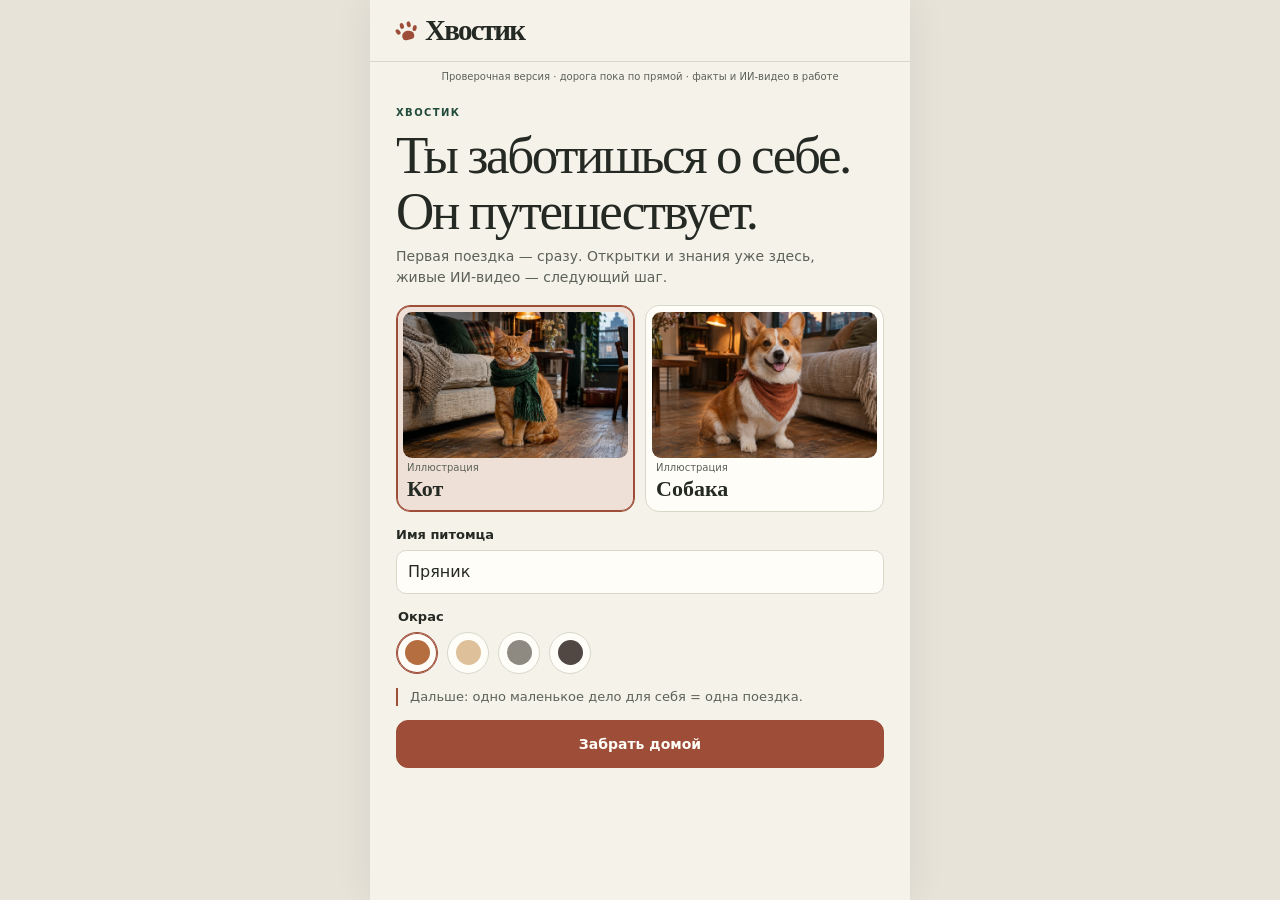
==== app/index.html @ f4d63370 "Разрешить стили анимаций при HTTPS" ====
<!doctype html>
<html lang="ru">
<head>
  <meta charset="utf-8">
  <meta name="viewport" content="width=device-width, initial-scale=1, viewport-fit=cover">
  <meta name="theme-color" content="#f7f4ed">
  <meta name="robots" content="noindex,nofollow">
  <meta http-equiv="Content-Security-Policy" content="default-src 'none'; script-src 'self' file:; style-src 'self' file: 'unsafe-inline'; img-src 'self' file:; media-src 'self' file:; connect-src 'none'; base-uri 'none'; form-action 'none'">
  <title>Хвостик</title>
  <link rel="stylesheet" href="style.css?v=20261127-4">
  <link rel="stylesheet" href="css/pet.css?v=20261127-2">
  <script defer src="../data/cities.js?v=20261127-3"></script>
  <script defer src="js/core.js?v=20261127-2"></script>
  <script defer src="js/phrases.js?v=20261127-2"></script>
  <script defer src="js/pet-anim.js?v=20261127-2"></script>
  <script defer src="js/videos.js?v=20261127-2"></script>
  <script defer src="js/map.js?v=20261127-3"></script>
  <script defer src="js/app.js?v=20261127-3"></script>
</head>
<body>
  <div class="shell">
    <header class="top">
      <span class="wordmark"><span class="paw" aria-hidden="true"><i></i><i></i><i></i><i></i></span>Хвостик</span>
      <button class="round" id="menu-button" type="button" aria-label="Меню" aria-controls="menu" aria-expanded="false" hidden>⋯</button>
    </header>
    <aside id="menu" class="menu" aria-label="Меню приложения" hidden></aside>
    <p class="beta-note">Проверочная версия · дорога пока по прямой · факты и ИИ-видео в работе</p>
    <p id="storage-notice" class="notice" role="status" hidden>Сохранение недоступно: данные пропадут при закрытии</p>
    <main id="screen"></main>
    <nav id="navigation" class="navigation" aria-label="Основная навигация" hidden></nav>
  </div>
</body>
</html>
---- app/style.css ----
:root {
  color-scheme: light;
  --paper: #f5f2ea;
  --white: #fffdf8;
  --ink: #242923;
  --muted: #5c6258;
  --line: #d8d8ca;
  --rust: #9d4d38;
  --green: #214b3b;
  --sage: #e5ebe1;
  --peach: #eee0d6;
  --edge: clamp(15px, 4.8vw, 26px);
  --serif: Georgia, "Times New Roman", serif;
  font: 16px/1.45 system-ui, "Segoe UI", sans-serif;
}

*, *::before, *::after { box-sizing: border-box; }
[hidden] { display: none !important; }
body { margin: 0; background: var(--paper); color: var(--ink); }
button, input { font: inherit; color: inherit; }
button { cursor: pointer; }
button:disabled { cursor: default; }
button:focus-visible, input:focus-visible, a:focus-visible, video:focus-visible {
  outline: 2px solid var(--rust);
  outline-offset: 3px;
}
h1, h2, h3, p, figure, blockquote, fieldset { margin: 0; }
h1, h2, h3 { font-family: var(--serif); font-weight: 400; line-height: 1.06; }
h1 { font-size: clamp(36px, 10.5vw, 53px); letter-spacing: -.045em; overflow-wrap: anywhere; }
h1:focus { outline: none; }
h2 { font-size: 26px; letter-spacing: -.025em; }
p { color: var(--muted); overflow-wrap: anywhere; }
img { display: block; width: 100%; object-fit: cover; }
small { color: var(--muted); }

.shell { position: relative; display: flex; flex-direction: column; width: min(100%, 540px); min-height: 100vh; min-height: 100dvh; margin-inline: auto; background: var(--paper); }
.top { display: flex; align-items: center; justify-content: space-between; min-height: 62px; padding: 0 var(--edge); border-bottom: 1px solid var(--line); }
.wordmark { display: flex; align-items: center; gap: 8px; font: 700 29px/1 var(--serif); letter-spacing: -.06em; }
.paw { position: relative; display: inline-block; width: 21px; height: 19px; color: var(--rust); transform: rotate(-13deg); }
.paw::before { content: ""; position: absolute; width: 12px; height: 9px; left: 5px; bottom: 0; border-radius: 60% 60% 45% 45%; background: currentColor; }
.paw i { position: absolute; width: 4px; height: 6px; border-radius: 50%; background: currentColor; }
.paw i:nth-child(1) { top: 6px; left: 0; transform: rotate(-25deg); }
.paw i:nth-child(2) { top: 1px; left: 5px; }
.paw i:nth-child(3) { top: 1px; right: 5px; }
.paw i:nth-child(4) { top: 6px; right: 0; transform: rotate(25deg); }
.round { width: 40px; height: 40px; padding: 0; border: 1px solid var(--line); border-radius: 50%; background: var(--white); font-size: 24px; line-height: 1; }
.menu { position: absolute; z-index: 3; top: 54px; right: var(--edge); width: min(285px, calc(100% - 2 * var(--edge))); padding: 7px; background: var(--white); border: 1px solid var(--line); border-radius: 14px; box-shadow: 0 8px 25px #262b2524; }
.menu button, .switch { display: block; width: 100%; padding: 10px; border: 0; border-radius: 7px; background: transparent; text-align: left; font-size: 14px; }
.menu button:not(:disabled):hover, .menu button[aria-current] { background: var(--sage); }
.switch { display: flex; align-items: center; gap: 7px; }
.switch input { accent-color: var(--green); }
.menu hr { border: 0; border-top: 1px solid var(--line); }
.menu .reset { color: var(--rust); }
.notice { margin: 10px var(--edge) 0; padding: 8px 10px; border: 1px solid var(--line); border-radius: 8px; font-size: 12px; }
.beta-note { margin: 8px var(--edge) 0; color: var(--muted); font-size: 10px; line-height: 1.35; text-align: center; }
#screen { flex: 1; padding: 22px var(--edge) 28px; }
.heading { display: grid; gap: 7px; margin-bottom: 18px; }
.heading p:not(.eyebrow) { max-width: 430px; font-size: 14px; }
.eyebrow { color: var(--green); font-size: 10px; font-weight: 800; letter-spacing: .14em; text-transform: uppercase; }

.button { display: flex; align-items: center; justify-content: center; min-height: 48px; width: 100%; padding: 10px 14px; border: 1px solid var(--line); border-radius: 12px; background: var(--white); color: var(--green); font-size: 14px; font-weight: 700; text-align: center; text-decoration: none; }
.button.primary { background: var(--rust); color: #fffdf7; border-color: var(--rust); }
.button.secondary { background: transparent; }
.button:disabled { border-color: var(--line); background: #eae7de; color: #686d62; }
.button[aria-pressed="true"] { background: var(--sage); border-color: var(--green); }
.text-button { min-height: 38px; border-color: transparent; background: transparent; color: var(--muted); font-weight: 500; }
.stack { display: grid; gap: 12px; }
.adopt-form { gap: 14px; }
.species, .soon-grid, .date-grid, .stamps { display: grid; grid-template-columns: repeat(2, minmax(0, 1fr)); gap: 10px; }
.pet-card { min-width: 0; padding: 6px 6px 10px; border: 1px solid var(--line); border-radius: 14px; background: var(--white); }
.pet-card[aria-pressed="true"] { border-color: var(--rust); box-shadow: inset 0 0 0 1px var(--rust); background: var(--peach); }
.pet-card .preview { display: block; text-align: left; }
.pet-card img { aspect-ratio: 1.54; border-radius: 9px; object-position: 50% 43%; }
.pet-card strong { display: block; padding-left: 4px; text-align: left; font: 700 22px/1.15 var(--serif); }
figcaption { padding: 4px 2px 0; color: var(--muted); font-size: 10px; }
.pet-card .caption { display: block; padding: 3px 4px 0; color: var(--muted); font-size: 10px; }
.field-label, .colors legend { display: block; margin-bottom: 5px; font-size: 13px; font-weight: 700; }
.field { width: 100%; min-height: 44px; padding: 9px 11px; border: 1px solid var(--line); border-radius: 10px; background: var(--white); }
.colors { padding: 0; border: 0; min-width: 0; }
.swatches { display: flex; flex-wrap: wrap; gap: 9px; }
.swatch { position: relative; display: grid; place-items: center; width: 42px; height: 42px; border: 1px solid var(--line); border-radius: 50%; background: var(--white); }
.swatch::before { content: ""; width: 25px; height: 25px; border-radius: 50%; background: #b46e40; }
.swatch[data-color="cream"]::before { background: #dec19a; }
.swatch[data-color="smoke"]::before { background: #8e8981; }
.swatch[data-color="dark"]::before { background: #514843; }
.swatch[aria-pressed="true"] { border-color: var(--rust); box-shadow: inset 0 0 0 1px var(--rust); }
.fur-cream { filter: saturate(.43) brightness(1.15); }
.fur-smoke { filter: grayscale(.88); }
.fur-dark { filter: saturate(.55) brightness(.69) contrast(1.12); }
.form-rule { padding-left: 12px; border-left: 2px solid var(--rust); font-size: 13px; }

.scene { margin-bottom: 13px; }
.scene img, .scene .placeholder { aspect-ratio: 1.82; border-radius: 16px; object-position: center 46%; }
.placeholder { display: grid; place-items: center; min-height: 60px; padding: 8px; background: var(--sage); color: var(--green); font-family: var(--serif); text-align: center; overflow-wrap: anywhere; }
.home-portrait { margin-bottom: 18px; }
.rule-card, .quiet-card, .care-card { padding: 20px; border-radius: 18px; }
.rule-card { background: var(--green); color: #fffdf8; }
.rule-card p, .rule-card .eyebrow { color: #dce7db; }
.rule-card h2, .quiet-card h2, .care-card h2 { margin: 6px 0 9px; font-size: 30px; }
.rule-card .button { margin-top: 17px; }
.quiet-card { border: 1px solid var(--line); background: var(--white); }
.quiet-card .button { margin-top: 16px; }
.missed-note { margin: -3px 0 14px; padding: 11px 13px; border-left: 2px solid var(--rust); background: var(--peach); font-size: 14px; }
.care-section { margin-top: 18px; }
.care-section h2 { margin: 6px 0; font-size: 30px; }
.care-section > p:not(.eyebrow) { font-size: 14px; }
.focus-list { display: grid; gap: 10px; margin-top: 16px; }
.focus-card { display: grid; grid-template-columns: 30px minmax(0, 1fr) 18px; align-items: center; gap: 11px; width: 100%; padding: 15px; border: 1px solid var(--line); border-radius: 15px; background: var(--white); text-align: left; }
.focus-card:hover { border-color: var(--rust); }
.focus-number { color: var(--rust); font: 20px/1 var(--serif); }
.focus-card strong { display: block; margin-bottom: 3px; font: 24px/1.05 var(--serif); }
.focus-card strong + span { display: block; color: var(--muted); font-size: 13px; }
.focus-arrow { color: var(--rust); font-size: 20px; }
.care-card { border: 1px solid #ddc8b9; background: var(--peach); }
.care-card .button.primary { margin-top: 18px; }
.care-card .text-button { margin-top: 5px; }

.navigation { position: sticky; z-index: 2; bottom: 0; display: grid; grid-template-columns: repeat(3, minmax(0, 1fr)); gap: 6px; padding: 7px var(--edge) max(7px, env(safe-area-inset-bottom)); border-top: 1px solid var(--line); background: var(--paper); }
.navigation button, .tabs button { min-height: 42px; padding: 6px 3px; border: 1px solid transparent; border-radius: 9px; background: transparent; color: var(--muted); font-size: 13px; font-weight: 700; }
.navigation button[aria-current], .tabs button[aria-pressed="true"] { border-color: var(--line); background: var(--sage); color: var(--green); }
.map-home { margin-bottom: 12px; }
.city-list { display: grid; gap: 10px; }
.city { display: grid; grid-template-columns: 80px minmax(0, 1fr) 50px; align-items: center; gap: 10px; width: 100%; padding: 8px; border: 1px solid var(--line); border-radius: 15px; background: var(--white); text-align: left; }
.city.unavailable { background: #efede5; }
.city img { height: 62px; border-radius: 9px; }
.city h2 { font-size: clamp(19px, 5.1vw, 24px); overflow-wrap: anywhere; }
.city p { margin-top: 3px; font-size: 11px; line-height: 1.3; }
.city .city-go { min-height: 46px; width: 46px; padding: 3px; border-radius: 50%; background: var(--sage); font-size: 11px; }
.city .city-go:disabled { background: #e4e2da; }
.city .placeholder { min-height: 62px; border-radius: 9px; font-size: 11px; }
.pet-trip-scene { position: relative; }
.route-card { margin-bottom: 12px; padding: 16px; border: 1px solid var(--line); border-radius: 18px; background: var(--white); }
.route-meta { display: flex; align-items: flex-start; justify-content: space-between; gap: 12px; }
.route-meta h2 { margin-top: 5px; font-size: 28px; }
.route-percent { flex: 0 0 auto; color: var(--rust); font: 28px/1 var(--serif); }
.route-map { display: block; width: 100%; margin: 10px 0 4px; border-radius: 12px; background: #eef1e9; }
.russia-shape { fill: #d9e1d3; stroke: #9caa96; stroke-width: 1; }
.map-other-city { fill: #83937c; opacity: .55; }
.route-base { fill: none; stroke: #7d8b78; stroke-width: 4; stroke-linecap: round; stroke-dasharray: 2 12; opacity: .65; }
.route-progress { fill: none; stroke: var(--rust); stroke-width: 8; stroke-linecap: round; }
.map-home circle { fill: var(--green); }
.map-home text, .map-destination text { fill: var(--ink); font: 700 30px/1 system-ui, sans-serif; }
.destination-ring { fill: none; stroke: var(--rust); stroke-width: 3; opacity: .4; }
.destination-dot { fill: var(--rust); }
.marker-circle { fill: var(--rust); stroke: #fffdf8; stroke-width: 4; }
.marker-paw { fill: #fffdf8; }
.route-facts { display: flex; flex-wrap: wrap; justify-content: space-between; gap: 4px 12px; color: var(--green); font-size: 12px; font-weight: 700; }
.map-source { margin-top: 7px; font-size: 10px; }
.trip-status { display: flex; align-items: center; gap: 9px; padding: 14px; border-radius: 13px; background: var(--sage); color: var(--green); }
.trip-dot { flex: 0 0 8px; width: 8px; height: 8px; border-radius: 50%; background: var(--rust); }

.photo-postcard { margin-bottom: 13px; }
.photo-postcard .scene { margin-bottom: 6px; }
.photo-postcard .scene img, .photo-postcard .scene .placeholder { aspect-ratio: 4 / 5; border-radius: 18px; object-position: center; }
.media-note { padding: 0 2px; font-size: 11px; }
.travel-media { margin-bottom: 14px; }
.travel-media video { display: block; width: 100%; max-height: 70vh; aspect-ratio: 9 / 16; border-radius: 18px; background: #1c211d; object-fit: cover; }
.letter, .info, .quiz-feedback { padding: 16px; border: 1px solid var(--line); border-radius: 15px; background: var(--white); }
.letter { background: var(--peach); }
.letter blockquote { margin-top: 6px; font: 22px/1.25 var(--serif); }
.info { display: grid; gap: 7px; }
.info ul { margin: 0; padding-left: 19px; }
.info p, .info li { font-size: 14px; }
.info.knowledge { border-top: 3px solid var(--green); }
.verification { display: block; padding: 2px; font-size: 11px; }
.date-grid { grid-template-columns: minmax(0, 1fr); }
.postcard-actions { display: grid; grid-template-columns: repeat(2, minmax(0, 1fr)); gap: 10px; }
.next-rule { margin-top: 3px; }
.quiz-intro { font-size: 14px; }
.quiz-stack h2 { font-size: 30px; }
.quiz-feedback { background: var(--sage); }
.quiz-feedback strong { display: block; color: var(--green); }
.guest-city { margin: -4px 0 2px; font-size: 34px; }

.tabs { display: grid; grid-template-columns: repeat(2, minmax(0, 1fr)); gap: 5px; margin-bottom: 14px; padding: 4px; border: 1px solid var(--line); border-radius: 11px; }
.routes { display: grid; gap: 10px; }
.route-label { display: flex; justify-content: space-between; align-items: baseline; gap: 7px; font-size: 13px; font-weight: 700; }
progress { display: block; width: 100%; height: 6px; margin-top: 5px; border: 0; border-radius: 7px; background: #cbd7c7; overflow: hidden; }
progress::-webkit-progress-bar { background: #cbd7c7; }
progress::-webkit-progress-value { background: var(--green); }
progress::-moz-progress-bar { background: var(--green); }
.stamps { margin-top: 9px; }
.stamp { display: grid; place-items: center; min-height: 65px; padding: 5px; border: 1px dashed #8a9182; border-radius: 10px; background: transparent; color: var(--muted); font: 17px/1.1 var(--serif); text-align: center; overflow-wrap: anywhere; }
.stamp.open { border: 2px solid var(--green); color: var(--green); background: var(--sage); }
.stamp.open:nth-child(3n+1) { border-color: var(--rust); color: #793b2d; background: var(--peach); }

@media (max-width: 340px) {
  .city { grid-template-columns: 70px minmax(0, 1fr) 46px; gap: 8px; }
  .city img { height: 56px; }
  .city .city-go { width: 42px; min-height: 42px; }
  .rule-card, .quiet-card, .care-card { padding: 17px; }
}

@media (min-width: 550px) {
  body { background: #e7e3d9; }
  .shell { box-shadow: 0 0 35px #262b2517; }
  .date-grid { grid-template-columns: repeat(2, minmax(0, 1fr)); }
}
---- app/css/pet.css ----
.pet-stage {
  position: relative;
  aspect-ratio: 3 / 2;
  --body-x: 53%;
  --body-y: 66%;
  --body-width: 19%;
  --body-height: 28%;
}

.pet-stage[data-pet-species="dog"] {
  --body-x: 43%;
  --body-y: 67%;
  --body-width: 23%;
  --body-height: 29%;
}

.pet-travel, .pet-portrait, .pet-hop, .pet-tremor, .pet-photo {
  display: block;
  width: 100%;
  height: 100%;
  border-radius: 13px;
}

.pet-portrait {
  position: relative;
  padding: 0;
  border: 0;
  background: transparent;
}

.pet-photo {
  position: relative;
  overflow: hidden;
}

.pet-stage .pet-photo img {
  width: 100%;
  height: 100%;
  border-radius: 0;
  object-fit: fill;
}

.pet-body {
  position: absolute;
  inset: 0;
  mask-image: radial-gradient(ellipse var(--body-width) var(--body-height) at var(--body-x) var(--body-y),
    #000 45%, transparent 100%);
  transform-origin: var(--body-x) 90%;
  animation: pet-breathe 3.6s ease-in-out infinite;
}

[data-pet-mode="missed"] .pet-body { animation-duration: 4.8s; }
[data-pet-mode="trip"] .pet-body { animation: none; }

.pet-lid {
  position: absolute;
  translate: -50% -50%;
  rotate: var(--lid-angle);
  border-radius: 50%;
  background: linear-gradient(var(--lid-color) 78%, color-mix(in srgb, var(--lid-color), #382219 55%));
  transform: scaleY(0);
  pointer-events: none;
}

.pet-hearts {
  position: absolute;
  top: 46%;
  left: 50%;
  pointer-events: none;
}

.pet-hearts span {
  position: absolute;
  color: #ad3c4d;
  font: bold 17px/1 system-ui, sans-serif;
  text-shadow: 0 1px 2px #fff9;
  opacity: 0;
  --heart-x: -26px;
  --heart-y: -49px;
}

.pet-hearts span:nth-child(2) { --heart-x: 0px; --heart-y: -65px; font-size: 20px; }
.pet-hearts span:nth-child(3) { --heart-x: 26px; --heart-y: -47px; font-size: 14px; }

.pet-return-heading {
  display: grid;
  grid-template-columns: minmax(0, 1fr) clamp(86px, 28vw, 132px);
  gap: 9px;
  align-items: start;
}

.pet-trip-scene { position: relative; }
.pet-trip-scene > .scene img, .pet-trip-scene > .scene .placeholder { aspect-ratio: 3 / 2; }
.pet-trip-scene .pet-stage { position: absolute; inset: 0 0 auto; overflow: clip; }
[data-pet-mode="trip"] .pet-travel { opacity: 0; }

[data-pet-blink] .pet-lid { animation: pet-blink 180ms ease-in-out; }
[data-pet-turn] .pet-photo { animation: pet-turn 1.2s ease-in-out; }
[data-pet-hop] .pet-hop { animation: pet-hop 380ms ease-out; }
[data-pet-tremor] .pet-tremor { animation: pet-tremor 60ms ease-in-out 10; }
[data-pet-heart] .pet-hearts span { animation: pet-heart 1.2s ease-out; }
[data-pet-travel="leave"] .pet-travel { animation: pet-leave 1.5s ease-in-out both; }
[data-pet-travel="enter"] .pet-travel { animation: pet-enter 1.05s ease-out; }

.pet-stage[data-pet-paused] * { animation-play-state: paused; }

@keyframes pet-blink {
  0%, 100% { transform: scaleY(0); }
  50% { transform: scaleY(1); }
}

@keyframes pet-breathe {
  0%, 100% { transform: scale(1); }
  50% { transform: scale(1.012); }
}

@keyframes pet-turn {
  0%, 100% { transform: rotate(0) scale(1); }
  50% { transform: rotate(var(--pet-angle)) scale(1.035); }
}

@keyframes pet-hop {
  0%, 100% { transform: translateY(0); }
  43% { transform: translateY(-12px); }
}

@keyframes pet-tremor {
  0%, 100% { transform: translateX(0); }
  25% { transform: translateX(-1px); }
  75% { transform: translateX(1px); }
}

@keyframes pet-heart {
  0% { transform: translate(-50%, 0) scale(.65); opacity: 0; }
  18% { opacity: 1; }
  100% { transform: translate(calc(var(--heart-x) - 50%), var(--heart-y)) scale(1); opacity: 0; }
}

@keyframes pet-leave {
  from { transform: translateX(0); opacity: 1; }
  to { transform: translateX(105%); opacity: 0; }
}

@keyframes pet-enter {
  0% { transform: translateX(-105%); opacity: 0; }
  60% { transform: translateX(0); opacity: 1; }
  78% { transform: translateY(-12px); animation-timing-function: ease-in; }
  100% { transform: translateY(0); opacity: 1; }
}

@media (prefers-reduced-motion: reduce) {
  .pet-body, [data-pet-turn] .pet-photo, [data-pet-hop] .pet-hop,
  [data-pet-tremor] .pet-tremor, [data-pet-heart] .pet-hearts span,
  [data-pet-travel] .pet-travel { animation: none; }
  [data-pet-mode="trip"] .pet-travel { opacity: 1; }
}
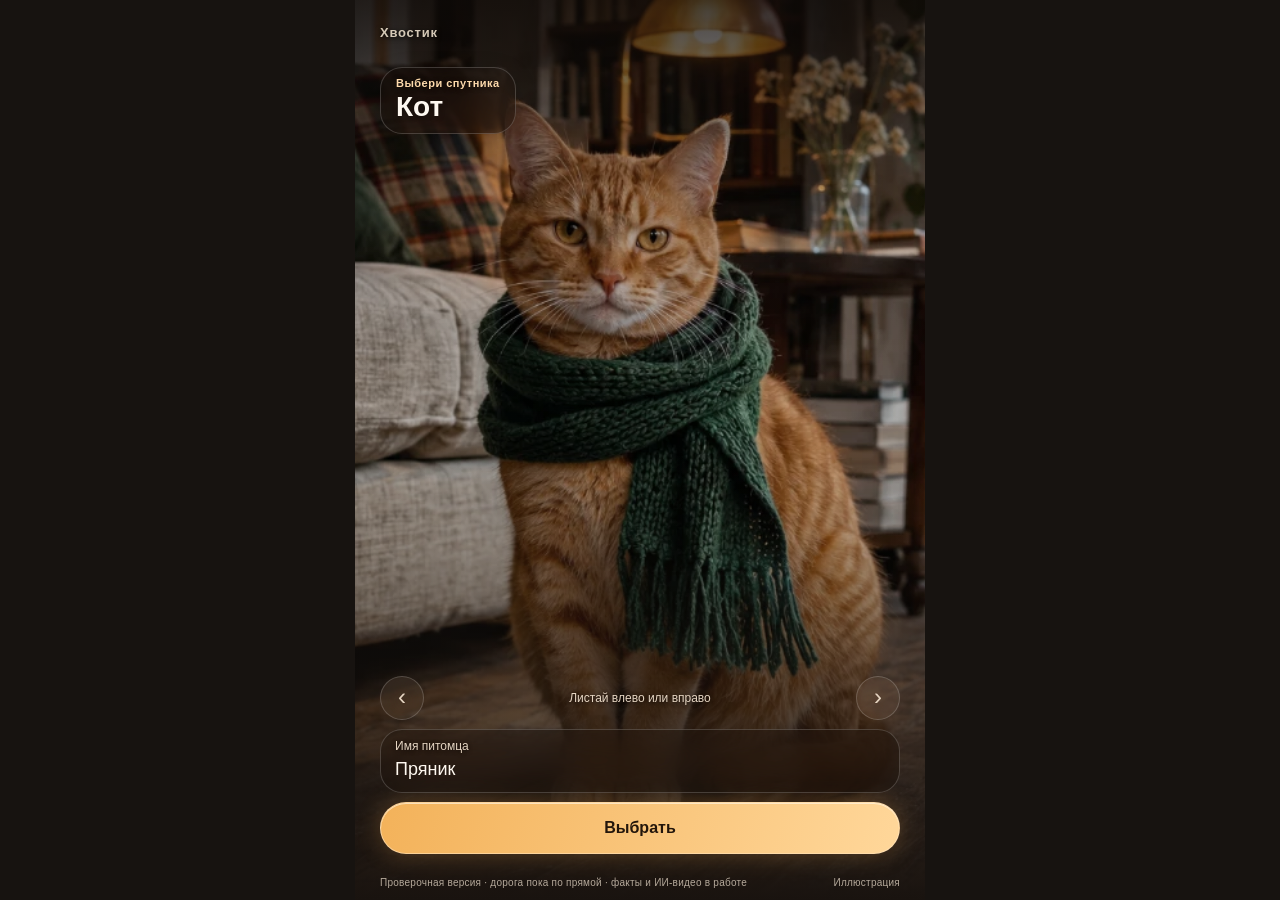
==== commit 3202687c: "Новый дизайн «Живое окно» Co-Authored-By: Claude Opus 5.5 <noreply@anthropic.com>" ====
--- a/app/index.html
+++ b/app/index.html
@@ -2,32 +2,44 @@
 <html lang="ru">
 <head>
   <meta charset="utf-8">
-  <meta name="viewport" content="width=device-width, initial-scale=1, viewport-fit=cover">
-  <meta name="theme-color" content="#f7f4ed">
+  <meta name="viewport" content="width=device-width, initial-scale=1, viewport-fit=cover, interactive-widget=resizes-content">
+  <meta name="theme-color" content="#171310">
   <meta name="robots" content="noindex,nofollow">
   <meta http-equiv="Content-Security-Policy" content="default-src 'none'; script-src 'self' file:; style-src 'self' file: 'unsafe-inline'; img-src 'self' file:; media-src 'self' file:; connect-src 'none'; base-uri 'none'; form-action 'none'">
   <title>Хвостик</title>
-  <link rel="stylesheet" href="style.css?v=20261127-4">
-  <link rel="stylesheet" href="css/pet.css?v=20261127-2">
-  <script defer src="../data/cities.js?v=20261127-3"></script>
-  <script defer src="js/core.js?v=20261127-2"></script>
-  <script defer src="js/phrases.js?v=20261127-2"></script>
-  <script defer src="js/pet-anim.js?v=20261127-2"></script>
-  <script defer src="js/videos.js?v=20261127-2"></script>
-  <script defer src="js/map.js?v=20261127-3"></script>
-  <script defer src="js/app.js?v=20261127-3"></script>
+  <link rel="stylesheet" href="style.css?v=20261127-5">
+  <link rel="stylesheet" href="css/pet.css?v=20261127-live2">
+  <script defer src="../data/cities.js?v=20261127-5"></script>
+  <script defer src="js/core.js?v=20261127-5"></script>
+  <script defer src="js/phrases.js?v=20261127-5"></script>
+  <script defer src="js/pet-anim.js?v=20261127-5"></script>
+  <script defer src="js/videos.js?v=20261127-5"></script>
+  <script defer src="js/map.js?v=20261127-5"></script>
+  <script defer src="js/app.js?v=20261127-live2"></script>
 </head>
 <body>
   <div class="shell">
     <header class="top">
-      <span class="wordmark"><span class="paw" aria-hidden="true"><i></i><i></i><i></i><i></i></span>Хвостик</span>
+      <span class="wordmark">Хвостик</span>
       <button class="round" id="menu-button" type="button" aria-label="Меню" aria-controls="menu" aria-expanded="false" hidden>⋯</button>
     </header>
     <aside id="menu" class="menu" aria-label="Меню приложения" hidden></aside>
-    <p class="beta-note">Проверочная версия · дорога пока по прямой · факты и ИИ-видео в работе</p>
     <p id="storage-notice" class="notice" role="status" hidden>Сохранение недоступно: данные пропадут при закрытии</p>
-    <main id="screen"></main>
-    <nav id="navigation" class="navigation" aria-label="Основная навигация" hidden></nav>
+    <main id="screen" aria-labelledby="scene-title">
+      <div id="scene-art"></div>
+      <div id="scene-controls"></div>
+    </main>
+    <footer class="credits">
+      <span>Проверочная версия · дорога пока по прямой · факты и ИИ-видео в работе</span>
+      <span>Иллюстрация</span>
+    </footer>
+    <dialog id="sheet" aria-labelledby="sheet-title">
+      <header class="sheet-top">
+        <span class="sheet-grip" aria-hidden="true"></span>
+        <button type="button" class="round sheet-close" data-action="close-sheet" aria-label="Закрыть шторку">×</button>
+      </header>
+      <div id="sheet-content" class="sheet-content"></div>
+    </dialog>
   </div>
 </body>
 </html>
--- a/app/style.css
+++ b/app/style.css
@@ -1,198 +1,429 @@
 :root {
-  color-scheme: light;
-  --paper: #f5f2ea;
-  --white: #fffdf8;
-  --ink: #242923;
-  --muted: #5c6258;
-  --line: #d8d8ca;
-  --rust: #9d4d38;
-  --green: #214b3b;
-  --sage: #e5ebe1;
-  --peach: #eee0d6;
-  --edge: clamp(15px, 4.8vw, 26px);
-  --serif: Georgia, "Times New Roman", serif;
-  font: 16px/1.45 system-ui, "Segoe UI", sans-serif;
+  color-scheme: dark;
+  font-family: -apple-system, "SF Pro Display", "Segoe UI", Roboto, sans-serif;
+  color: #fff9f1;
+  background: #171310;
+  --ink: #fff9f1;
+  --muted: #e5d5c2;
+  --amber: #f3b25a;
+  --glass: rgba(20, 16, 12, .35);
+  --edge: rgba(255, 255, 255, .18);
+  --ease: cubic-bezier(.2, .8, .2, 1);
+  --top: max(12px, env(safe-area-inset-top));
+  --bottom: max(12px, env(safe-area-inset-bottom));
+  --side: clamp(15px, 5vw, 25px);
 }
 
 *, *::before, *::after { box-sizing: border-box; }
 [hidden] { display: none !important; }
-body { margin: 0; background: var(--paper); color: var(--ink); }
-button, input { font: inherit; color: inherit; }
-button { cursor: pointer; }
-button:disabled { cursor: default; }
-button:focus-visible, input:focus-visible, a:focus-visible, video:focus-visible {
-  outline: 2px solid var(--rust);
-  outline-offset: 3px;
-}
-h1, h2, h3, p, figure, blockquote, fieldset { margin: 0; }
-h1, h2, h3 { font-family: var(--serif); font-weight: 400; line-height: 1.06; }
-h1 { font-size: clamp(36px, 10.5vw, 53px); letter-spacing: -.045em; overflow-wrap: anywhere; }
-h1:focus { outline: none; }
-h2 { font-size: 26px; letter-spacing: -.025em; }
-p { color: var(--muted); overflow-wrap: anywhere; }
-img { display: block; width: 100%; object-fit: cover; }
-small { color: var(--muted); }
-
-.shell { position: relative; display: flex; flex-direction: column; width: min(100%, 540px); min-height: 100vh; min-height: 100dvh; margin-inline: auto; background: var(--paper); }
-.top { display: flex; align-items: center; justify-content: space-between; min-height: 62px; padding: 0 var(--edge); border-bottom: 1px solid var(--line); }
-.wordmark { display: flex; align-items: center; gap: 8px; font: 700 29px/1 var(--serif); letter-spacing: -.06em; }
-.paw { position: relative; display: inline-block; width: 21px; height: 19px; color: var(--rust); transform: rotate(-13deg); }
-.paw::before { content: ""; position: absolute; width: 12px; height: 9px; left: 5px; bottom: 0; border-radius: 60% 60% 45% 45%; background: currentColor; }
-.paw i { position: absolute; width: 4px; height: 6px; border-radius: 50%; background: currentColor; }
-.paw i:nth-child(1) { top: 6px; left: 0; transform: rotate(-25deg); }
-.paw i:nth-child(2) { top: 1px; left: 5px; }
-.paw i:nth-child(3) { top: 1px; right: 5px; }
-.paw i:nth-child(4) { top: 6px; right: 0; transform: rotate(25deg); }
-.round { width: 40px; height: 40px; padding: 0; border: 1px solid var(--line); border-radius: 50%; background: var(--white); font-size: 24px; line-height: 1; }
-.menu { position: absolute; z-index: 3; top: 54px; right: var(--edge); width: min(285px, calc(100% - 2 * var(--edge))); padding: 7px; background: var(--white); border: 1px solid var(--line); border-radius: 14px; box-shadow: 0 8px 25px #262b2524; }
-.menu button, .switch { display: block; width: 100%; padding: 10px; border: 0; border-radius: 7px; background: transparent; text-align: left; font-size: 14px; }
-.menu button:not(:disabled):hover, .menu button[aria-current] { background: var(--sage); }
-.switch { display: flex; align-items: center; gap: 7px; }
-.switch input { accent-color: var(--green); }
-.menu hr { border: 0; border-top: 1px solid var(--line); }
-.menu .reset { color: var(--rust); }
-.notice { margin: 10px var(--edge) 0; padding: 8px 10px; border: 1px solid var(--line); border-radius: 8px; font-size: 12px; }
-.beta-note { margin: 8px var(--edge) 0; color: var(--muted); font-size: 10px; line-height: 1.35; text-align: center; }
-#screen { flex: 1; padding: 22px var(--edge) 28px; }
-.heading { display: grid; gap: 7px; margin-bottom: 18px; }
-.heading p:not(.eyebrow) { max-width: 430px; font-size: 14px; }
-.eyebrow { color: var(--green); font-size: 10px; font-weight: 800; letter-spacing: .14em; text-transform: uppercase; }
-
-.button { display: flex; align-items: center; justify-content: center; min-height: 48px; width: 100%; padding: 10px 14px; border: 1px solid var(--line); border-radius: 12px; background: var(--white); color: var(--green); font-size: 14px; font-weight: 700; text-align: center; text-decoration: none; }
-.button.primary { background: var(--rust); color: #fffdf7; border-color: var(--rust); }
-.button.secondary { background: transparent; }
-.button:disabled { border-color: var(--line); background: #eae7de; color: #686d62; }
-.button[aria-pressed="true"] { background: var(--sage); border-color: var(--green); }
-.text-button { min-height: 38px; border-color: transparent; background: transparent; color: var(--muted); font-weight: 500; }
-.stack { display: grid; gap: 12px; }
-.adopt-form { gap: 14px; }
-.species, .soon-grid, .date-grid, .stamps { display: grid; grid-template-columns: repeat(2, minmax(0, 1fr)); gap: 10px; }
-.pet-card { min-width: 0; padding: 6px 6px 10px; border: 1px solid var(--line); border-radius: 14px; background: var(--white); }
-.pet-card[aria-pressed="true"] { border-color: var(--rust); box-shadow: inset 0 0 0 1px var(--rust); background: var(--peach); }
-.pet-card .preview { display: block; text-align: left; }
-.pet-card img { aspect-ratio: 1.54; border-radius: 9px; object-position: 50% 43%; }
-.pet-card strong { display: block; padding-left: 4px; text-align: left; font: 700 22px/1.15 var(--serif); }
-figcaption { padding: 4px 2px 0; color: var(--muted); font-size: 10px; }
-.pet-card .caption { display: block; padding: 3px 4px 0; color: var(--muted); font-size: 10px; }
-.field-label, .colors legend { display: block; margin-bottom: 5px; font-size: 13px; font-weight: 700; }
-.field { width: 100%; min-height: 44px; padding: 9px 11px; border: 1px solid var(--line); border-radius: 10px; background: var(--white); }
-.colors { padding: 0; border: 0; min-width: 0; }
-.swatches { display: flex; flex-wrap: wrap; gap: 9px; }
-.swatch { position: relative; display: grid; place-items: center; width: 42px; height: 42px; border: 1px solid var(--line); border-radius: 50%; background: var(--white); }
-.swatch::before { content: ""; width: 25px; height: 25px; border-radius: 50%; background: #b46e40; }
-.swatch[data-color="cream"]::before { background: #dec19a; }
-.swatch[data-color="smoke"]::before { background: #8e8981; }
-.swatch[data-color="dark"]::before { background: #514843; }
-.swatch[aria-pressed="true"] { border-color: var(--rust); box-shadow: inset 0 0 0 1px var(--rust); }
-.fur-cream { filter: saturate(.43) brightness(1.15); }
-.fur-smoke { filter: grayscale(.88); }
-.fur-dark { filter: saturate(.55) brightness(.69) contrast(1.12); }
-.form-rule { padding-left: 12px; border-left: 2px solid var(--rust); font-size: 13px; }
-
-.scene { margin-bottom: 13px; }
-.scene img, .scene .placeholder { aspect-ratio: 1.82; border-radius: 16px; object-position: center 46%; }
-.placeholder { display: grid; place-items: center; min-height: 60px; padding: 8px; background: var(--sage); color: var(--green); font-family: var(--serif); text-align: center; overflow-wrap: anywhere; }
-.home-portrait { margin-bottom: 18px; }
-.rule-card, .quiet-card, .care-card { padding: 20px; border-radius: 18px; }
-.rule-card { background: var(--green); color: #fffdf8; }
-.rule-card p, .rule-card .eyebrow { color: #dce7db; }
-.rule-card h2, .quiet-card h2, .care-card h2 { margin: 6px 0 9px; font-size: 30px; }
-.rule-card .button { margin-top: 17px; }
-.quiet-card { border: 1px solid var(--line); background: var(--white); }
-.quiet-card .button { margin-top: 16px; }
-.missed-note { margin: -3px 0 14px; padding: 11px 13px; border-left: 2px solid var(--rust); background: var(--peach); font-size: 14px; }
-.care-section { margin-top: 18px; }
-.care-section h2 { margin: 6px 0; font-size: 30px; }
-.care-section > p:not(.eyebrow) { font-size: 14px; }
-.focus-list { display: grid; gap: 10px; margin-top: 16px; }
-.focus-card { display: grid; grid-template-columns: 30px minmax(0, 1fr) 18px; align-items: center; gap: 11px; width: 100%; padding: 15px; border: 1px solid var(--line); border-radius: 15px; background: var(--white); text-align: left; }
-.focus-card:hover { border-color: var(--rust); }
-.focus-number { color: var(--rust); font: 20px/1 var(--serif); }
-.focus-card strong { display: block; margin-bottom: 3px; font: 24px/1.05 var(--serif); }
-.focus-card strong + span { display: block; color: var(--muted); font-size: 13px; }
-.focus-arrow { color: var(--rust); font-size: 20px; }
-.care-card { border: 1px solid #ddc8b9; background: var(--peach); }
-.care-card .button.primary { margin-top: 18px; }
-.care-card .text-button { margin-top: 5px; }
-
-.navigation { position: sticky; z-index: 2; bottom: 0; display: grid; grid-template-columns: repeat(3, minmax(0, 1fr)); gap: 6px; padding: 7px var(--edge) max(7px, env(safe-area-inset-bottom)); border-top: 1px solid var(--line); background: var(--paper); }
-.navigation button, .tabs button { min-height: 42px; padding: 6px 3px; border: 1px solid transparent; border-radius: 9px; background: transparent; color: var(--muted); font-size: 13px; font-weight: 700; }
-.navigation button[aria-current], .tabs button[aria-pressed="true"] { border-color: var(--line); background: var(--sage); color: var(--green); }
-.map-home { margin-bottom: 12px; }
-.city-list { display: grid; gap: 10px; }
-.city { display: grid; grid-template-columns: 80px minmax(0, 1fr) 50px; align-items: center; gap: 10px; width: 100%; padding: 8px; border: 1px solid var(--line); border-radius: 15px; background: var(--white); text-align: left; }
-.city.unavailable { background: #efede5; }
-.city img { height: 62px; border-radius: 9px; }
-.city h2 { font-size: clamp(19px, 5.1vw, 24px); overflow-wrap: anywhere; }
-.city p { margin-top: 3px; font-size: 11px; line-height: 1.3; }
-.city .city-go { min-height: 46px; width: 46px; padding: 3px; border-radius: 50%; background: var(--sage); font-size: 11px; }
-.city .city-go:disabled { background: #e4e2da; }
-.city .placeholder { min-height: 62px; border-radius: 9px; font-size: 11px; }
-.pet-trip-scene { position: relative; }
-.route-card { margin-bottom: 12px; padding: 16px; border: 1px solid var(--line); border-radius: 18px; background: var(--white); }
-.route-meta { display: flex; align-items: flex-start; justify-content: space-between; gap: 12px; }
-.route-meta h2 { margin-top: 5px; font-size: 28px; }
-.route-percent { flex: 0 0 auto; color: var(--rust); font: 28px/1 var(--serif); }
-.route-map { display: block; width: 100%; margin: 10px 0 4px; border-radius: 12px; background: #eef1e9; }
-.russia-shape { fill: #d9e1d3; stroke: #9caa96; stroke-width: 1; }
-.map-other-city { fill: #83937c; opacity: .55; }
-.route-base { fill: none; stroke: #7d8b78; stroke-width: 4; stroke-linecap: round; stroke-dasharray: 2 12; opacity: .65; }
-.route-progress { fill: none; stroke: var(--rust); stroke-width: 8; stroke-linecap: round; }
-.map-home circle { fill: var(--green); }
-.map-home text, .map-destination text { fill: var(--ink); font: 700 30px/1 system-ui, sans-serif; }
-.destination-ring { fill: none; stroke: var(--rust); stroke-width: 3; opacity: .4; }
-.destination-dot { fill: var(--rust); }
-.marker-circle { fill: var(--rust); stroke: #fffdf8; stroke-width: 4; }
-.marker-paw { fill: #fffdf8; }
-.route-facts { display: flex; flex-wrap: wrap; justify-content: space-between; gap: 4px 12px; color: var(--green); font-size: 12px; font-weight: 700; }
-.map-source { margin-top: 7px; font-size: 10px; }
-.trip-status { display: flex; align-items: center; gap: 9px; padding: 14px; border-radius: 13px; background: var(--sage); color: var(--green); }
-.trip-dot { flex: 0 0 8px; width: 8px; height: 8px; border-radius: 50%; background: var(--rust); }
-
-.photo-postcard { margin-bottom: 13px; }
-.photo-postcard .scene { margin-bottom: 6px; }
-.photo-postcard .scene img, .photo-postcard .scene .placeholder { aspect-ratio: 4 / 5; border-radius: 18px; object-position: center; }
-.media-note { padding: 0 2px; font-size: 11px; }
-.travel-media { margin-bottom: 14px; }
-.travel-media video { display: block; width: 100%; max-height: 70vh; aspect-ratio: 9 / 16; border-radius: 18px; background: #1c211d; object-fit: cover; }
-.letter, .info, .quiz-feedback { padding: 16px; border: 1px solid var(--line); border-radius: 15px; background: var(--white); }
-.letter { background: var(--peach); }
-.letter blockquote { margin-top: 6px; font: 22px/1.25 var(--serif); }
-.info { display: grid; gap: 7px; }
-.info ul { margin: 0; padding-left: 19px; }
-.info p, .info li { font-size: 14px; }
-.info.knowledge { border-top: 3px solid var(--green); }
-.verification { display: block; padding: 2px; font-size: 11px; }
-.date-grid { grid-template-columns: minmax(0, 1fr); }
-.postcard-actions { display: grid; grid-template-columns: repeat(2, minmax(0, 1fr)); gap: 10px; }
-.next-rule { margin-top: 3px; }
-.quiz-intro { font-size: 14px; }
-.quiz-stack h2 { font-size: 30px; }
-.quiz-feedback { background: var(--sage); }
-.quiz-feedback strong { display: block; color: var(--green); }
-.guest-city { margin: -4px 0 2px; font-size: 34px; }
-
-.tabs { display: grid; grid-template-columns: repeat(2, minmax(0, 1fr)); gap: 5px; margin-bottom: 14px; padding: 4px; border: 1px solid var(--line); border-radius: 11px; }
-.routes { display: grid; gap: 10px; }
-.route-label { display: flex; justify-content: space-between; align-items: baseline; gap: 7px; font-size: 13px; font-weight: 700; }
-progress { display: block; width: 100%; height: 6px; margin-top: 5px; border: 0; border-radius: 7px; background: #cbd7c7; overflow: hidden; }
-progress::-webkit-progress-bar { background: #cbd7c7; }
-progress::-webkit-progress-value { background: var(--green); }
-progress::-moz-progress-bar { background: var(--green); }
-.stamps { margin-top: 9px; }
-.stamp { display: grid; place-items: center; min-height: 65px; padding: 5px; border: 1px dashed #8a9182; border-radius: 10px; background: transparent; color: var(--muted); font: 17px/1.1 var(--serif); text-align: center; overflow-wrap: anywhere; }
-.stamp.open { border: 2px solid var(--green); color: var(--green); background: var(--sage); }
-.stamp.open:nth-child(3n+1) { border-color: var(--rust); color: #793b2d; background: var(--peach); }
-
-@media (max-width: 340px) {
-  .city { grid-template-columns: 70px minmax(0, 1fr) 46px; gap: 8px; }
-  .city img { height: 56px; }
-  .city .city-go { width: 42px; min-height: 42px; }
-  .rule-card, .quiet-card, .care-card { padding: 17px; }
-}
-
-@media (min-width: 550px) {
-  body { background: #e7e3d9; }
-  .shell { box-shadow: 0 0 35px #262b2517; }
-  .date-grid { grid-template-columns: repeat(2, minmax(0, 1fr)); }
-}
+body { margin: 0; overflow: hidden; }
+button, input, select { font: inherit; }
+button, a { -webkit-tap-highlight-color: transparent; }
+button { cursor: pointer; color: inherit; }
+button, a, input, select { touch-action: manipulation; }
+a { color: inherit; }
+h1, h2, h3, p, figure { margin: 0; }
+
+:focus-visible { outline: 2px solid #ffd79a; outline-offset: 3px; }
+h1:focus, h2:focus { outline: none; }
+.sr-only {
+  position: absolute;
+  width: 1px;
+  height: 1px;
+  padding: 0;
+  margin: -1px;
+  clip-path: inset(50%);
+  overflow: hidden;
+  white-space: nowrap;
+}
+
+.shell {
+  position: relative;
+  width: 100%;
+  max-width: 570px;
+  height: 100vh;
+  height: 100dvh;
+  margin-inline: auto;
+  overflow: clip;
+  background: #1a1511;
+  isolation: isolate;
+}
+
+#screen, #scene-art, #scene-controls { position: absolute; inset: 0; }
+#screen[data-scene="choose"] { touch-action: pinch-zoom; }
+#scene-controls { z-index: 3; pointer-events: none; }
+#scene-controls :is(button, input, a) { pointer-events: auto; }
+
+#scene-art::after {
+  content: "";
+  position: absolute;
+  z-index: 2;
+  inset: 0;
+  pointer-events: none;
+  background: linear-gradient(180deg, #100b08bf, #1a10071a 22%, transparent 49%, #130e0a20 60%, #19130fbf 85%, #19130f 100%);
+}
+
+.scene-tap {
+  position: absolute;
+  z-index: 2;
+  inset: 12% var(--side) 23%;
+  border: 0;
+  border-radius: 28px;
+  background: transparent;
+}
+
+.glass, .round, .menu {
+  background: var(--glass);
+  border: 1px solid var(--edge);
+  -webkit-backdrop-filter: blur(18px) saturate(140%);
+  backdrop-filter: blur(18px) saturate(140%);
+}
+
+.top, .credits {
+  position: absolute;
+  z-index: 5;
+  inset-inline: var(--side);
+  display: flex;
+  align-items: center;
+  justify-content: space-between;
+  pointer-events: none;
+}
+
+.top { top: var(--top); min-height: 40px; }
+.wordmark { font-size: 13px; font-weight: 680; letter-spacing: .06em; color: #f7ead5d9; text-shadow: 0 1px 5px #000; }
+.top .round { pointer-events: auto; }
+
+.round {
+  display: inline-grid;
+  min-width: 42px;
+  min-height: 42px;
+  padding: 0;
+  place-content: center;
+  border-radius: 50%;
+  font-size: 24px;
+  line-height: 1;
+}
+
+.credits {
+  bottom: var(--bottom);
+  align-items: end;
+  gap: 10px;
+  color: #ede0cdba;
+  font-size: 10px;
+  letter-spacing: .025em;
+}
+
+.scene-heading {
+  position: absolute;
+  top: calc(var(--top) + 55px);
+  left: var(--side);
+  max-width: calc(100% - 2 * var(--side));
+  padding: 9px 15px 11px;
+  border-radius: 22px;
+  box-shadow: 0 6px 24px #0002;
+  text-shadow: 0 1px 5px #120c08be;
+}
+
+.scene-heading p { margin-bottom: 3px; color: #ffdbad; font-size: 11px; font-weight: 620; letter-spacing: .045em; }
+.scene-heading h1 { font-size: clamp(21px, 5.45vw, 28px); font-weight: 650; line-height: 1.08; overflow-wrap: anywhere; }
+
+.scene-bottom {
+  position: absolute;
+  left: var(--side);
+  right: var(--side);
+  bottom: calc(var(--bottom) + 79px);
+  display: grid;
+  gap: 9px;
+  text-shadow: 0 1px 4px #100a07;
+}
+
+[data-scene="choose"] .scene-bottom { bottom: calc(var(--bottom) + 34px); }
+[data-scene="guest"] .scene-bottom { bottom: calc(var(--bottom) + 42px); }
+
+.subtitle {
+  position: relative;
+  display: grid;
+  align-items: center;
+  min-height: 62px;
+  padding: 12px 16px;
+  border-radius: 23px;
+  font-size: clamp(17px, 4.4vw, 19px);
+  line-height: 1.35;
+  background: rgba(26, 19, 14, .71);
+  outline: 1px solid #120c0859;
+}
+
+.subtitle span { overflow-wrap: anywhere; }
+.verification { display: block; margin-inline: 4px; color: #f8dfbb; font-size: 11px; }
+
+.button {
+  display: inline-grid;
+  place-content: center;
+  min-height: 44px;
+  padding: 8px 14px;
+  border: 1px solid var(--edge);
+  border-radius: 17px;
+  background: #ffffff0d;
+  text-align: center;
+  text-decoration: none;
+  line-height: 1.22;
+  overflow-wrap: anywhere;
+  transition: background 250ms var(--ease), box-shadow 250ms var(--ease);
+}
+
+.button.primary {
+  min-height: 52px;
+  padding-inline: 18px;
+  color: #23160b;
+  font-weight: 720;
+  background: linear-gradient(107deg, #f3b25a, #ffd79a);
+  border-color: #ffe3ba9e;
+  border-radius: 26px;
+  box-shadow: 0 0 24px #f1a44f4a, inset 0 1px 0 #fff7e5ac;
+  text-shadow: none;
+}
+
+.button.primary:active { box-shadow: 0 0 32px #ffc4749c, inset 0 1px 0 #fff7e5ac; }
+.button.text-button { display: inline-flex; align-items: center; min-height: 36px; padding: 4px 0; border: 0; background: none; color: #ffdaaa; }
+
+.species-switch {
+  display: grid;
+  grid-template-columns: 44px minmax(0, 1fr) 44px;
+  align-items: center;
+  gap: 5px;
+  font-size: 12px;
+  text-align: center;
+  color: var(--muted);
+}
+
+.species-switch .round { width: 44px; padding: 0 0 3px; border-radius: 50%; }
+.name-field { display: grid; gap: 3px; padding: 9px 14px; border-radius: 22px; }
+.name-field span { color: var(--muted); font-size: 12px; }
+.name-field input { width: 100%; min-height: 27px; padding: 0; border: 0; color: inherit; background: none; font-size: 18px; }
+
+[data-scene="call"] .scene-heading { left: 50%; width: max-content; transform: translateX(-50%); text-align: center; }
+.call-bottom { justify-items: center; gap: 11px; bottom: calc(var(--bottom) + 64px); }
+.button.answer-call {
+  width: 71px;
+  height: 71px;
+  padding: 0;
+  border-radius: 50%;
+  background: #3ad06b;
+  border-color: #b8ffd0ab;
+  box-shadow: 0 0 0 8px #3ad06b24, 0 4px 32px #2ee4636b;
+  color: #102f1a;
+}
+.answer-call svg { width: 29px; height: 29px; }
+.call-label { font-size: 14px; font-weight: 660; }
+
+.button.task-pill {
+  display: grid;
+  width: 100%;
+  grid-template-columns: auto minmax(0, 1fr);
+  align-items: center;
+  gap: 10px;
+  padding: 9px 15px;
+  text-align: left;
+  touch-action: none;
+}
+
+.task-arrow {
+  display: grid;
+  place-content: center;
+  width: 30px;
+  height: 30px;
+  border: 1px solid #432c1d3d;
+  border-radius: 50%;
+  font-size: 21px;
+}
+
+.task-meta { display: flex; gap: 4px 10px; align-items: center; justify-content: space-between; color: var(--muted); font-size: 11px; }
+.task-meta .text-button { flex-shrink: 0; min-height: 36px; font-size: 12px; text-decoration: underline; text-underline-offset: 3px; }
+
+.route-thread {
+  display: grid;
+  gap: 10px;
+  margin-top: 5px;
+  border: 0;
+  padding: 9px 7px 0;
+  border-radius: 11px;
+  min-height: 44px;
+  text-align: left;
+  background: transparent;
+}
+
+.thread-track {
+  --progress: 0%;
+  position: relative;
+  display: flex;
+  justify-content: space-between;
+  align-items: center;
+  height: 2px;
+  background: #ffca7e75;
+  box-shadow: 0 0 9px #f2b36855;
+}
+
+.thread-track::before { content: ""; width: var(--progress); height: 100%; position: absolute; left: 0; background: #ffce87; }
+.thread-track i { z-index: 1; width: 6px; height: 6px; border-radius: 50%; background: #f4c283; box-shadow: 0 0 8px #f6b769b3; }
+.thread-marker {
+  position: absolute;
+  z-index: 2;
+  left: var(--progress);
+  width: 9px;
+  height: 9px;
+  border-radius: 50%;
+  background: #fff3ce;
+  transform: translateX(-50%);
+  box-shadow: 0 0 12px 2px #ffbe64c9;
+  transition: left 280ms linear;
+}
+.thread-labels { display: flex; justify-content: space-between; gap: 10px; font-size: 12px; color: #ffe5c3; }
+[data-scene="night"] .route-thread, [data-scene="night"] .diary-handle { opacity: .78; }
+[data-scene="night"] .subtitle { color: #efe7d7; }
+
+.diary-handle {
+  position: absolute;
+  bottom: calc(var(--bottom) + 23px);
+  right: var(--side);
+  display: flex;
+  align-items: center;
+  gap: 7px;
+  min-height: 44px;
+  padding: 5px 3px 5px 6px;
+  border: 0;
+  border-radius: 10px;
+  font-size: 12px;
+  background: transparent;
+  color: #fce6c6;
+  text-shadow: 0 1px 5px #000;
+  touch-action: none;
+}
+
+.diary-handle span {
+  display: block;
+  width: 23px;
+  height: 25px;
+  border: 3px solid #ffe9c7;
+  border-bottom-width: 5px;
+  border-radius: 2px;
+  background: linear-gradient(150deg, #9c7752, #241a12);
+  box-shadow: 2px 2px 0 #9e7855, 4px 3px 0 #573d29;
+  transform: rotate(-11deg);
+}
+
+.menu, .notice {
+  position: absolute;
+  z-index: 6;
+  inset-inline-end: var(--side);
+  top: calc(var(--top) + 49px);
+  padding: 7px;
+  border-radius: 20px;
+  background: #241b14f2;
+  box-shadow: 0 10px 36px #0006;
+}
+
+.menu { display: grid; width: min(260px, calc(100% - 2 * var(--side))); }
+.menu .button, .menu label { display: flex; align-items: center; gap: 10px; min-height: 44px; justify-content: flex-start; padding: 7px 12px; border: 0; background: none; text-align: left; font-size: 14px; }
+.menu label { cursor: pointer; }
+.menu input, progress { accent-color: var(--amber); }
+.menu .reset { color: #ffc5ae; }
+.notice { top: calc(var(--top) + 103px); inset-inline-start: var(--side); color: #ffdfbe; font-size: 13px; }
+
+#sheet {
+  position: absolute;
+  inset: auto 0 0;
+  width: 100%;
+  max-width: 570px;
+  max-height: min(84dvh, 780px);
+  margin: 0 auto;
+  padding: 0;
+  color: var(--ink);
+  background: linear-gradient(160deg, #34271df7, #211913fa 62%);
+  border: 1px solid var(--edge);
+  border-radius: 27px 27px 0 0;
+  box-shadow: 0 -10px 70px #0b0706a3;
+  overflow: hidden;
+}
+
+#sheet[open] { display: flex; flex-direction: column; animation: sheet-open 400ms var(--ease) both; }
+#sheet::backdrop { background: #0c080657; backdrop-filter: blur(4px); animation: pet-dissolve 300ms var(--ease) both; }
+@keyframes sheet-open { from { transform: translateY(100%); } to { transform: translateY(0); } }
+
+.sheet-top { position: relative; flex: none; height: 50px; touch-action: none; }
+.sheet-grip { position: absolute; top: 13px; left: 50%; width: 44px; height: 4px; border-radius: 8px; background: #f4d8b16b; transform: translateX(-50%); }
+.sheet-close { position: absolute; right: var(--side); top: 6px; }
+.sheet-content { display: grid; gap: 13px; min-height: 0; padding: 0 var(--side) calc(var(--bottom) + 12px); overflow: auto; overscroll-behavior: contain; }
+.sheet-content h2 { font-size: clamp(23px, 6vw, 29px); line-height: 1.15; overflow-wrap: anywhere; }
+.sheet-content h3 { margin-top: 4px; }
+.sheet-content p, .sheet-content li { line-height: 1.45; }
+.sheet-content :is(input, select) { display: block; width: 100%; min-height: 42px; padding: 5px 9px; color: inherit; border: 1px solid var(--edge); border-radius: 10px; background: #19130f; }
+.sheet-content form, .sheet-options { display: grid; gap: 9px; margin: 0; }
+.sheet-row { display: flex; flex-wrap: wrap; gap: 8px; }
+.sheet-row .button { flex: 1 0 95px; }
+.sheet-row [aria-pressed="true"] { border-color: var(--amber); color: #ffd8a2; }
+.sheet-row .button, .sheet-options .button { background: #ffffff0d; }
+#share-box p, #share-status { font-size: 13px; }
+
+.photo-stack { display: grid; grid-template-columns: repeat(2, minmax(0, 1fr)); align-items: start; padding: 7px 8px 11px; }
+.print {
+  --tilt: -7deg;
+  position: relative;
+  display: grid;
+  min-width: 0;
+  gap: 3px;
+  padding: 7px 7px 9px;
+  border: 1px solid #f9f2df;
+  border-radius: 3px;
+  color: #312217;
+  background: #f4e9d4;
+  box-shadow: 0 7px 15px #100b079e;
+  text-align: left;
+  font-size: 13px;
+  font-weight: 650;
+  transform: rotate(var(--tilt));
+  transition: transform 300ms var(--ease);
+  overflow-wrap: anywhere;
+}
+.print:nth-child(even) { --tilt: 6deg; margin-top: 12px; }
+.print:nth-child(n + 3) { margin-top: -7px; }
+.print:only-child { grid-column: 1 / -1; justify-self: center; width: min(67%, 240px); }
+.print:is(:focus-visible, :hover) { z-index: 2; transform: rotate(0) translateY(-4px); }
+.print img { display: block; width: 100%; aspect-ratio: 4 / 3; object-fit: cover; border-radius: 1px; background: #694b34; }
+.print small { font-size: 9px; color: #634c39; }
+
+.sheet-photo { position: relative; }
+.sheet-photo :is(img, video) { display: block; width: 100%; max-height: 44vh; object-fit: cover; border-radius: 17px; }
+.sheet-photo figcaption { position: absolute; right: 7px; bottom: 7px; border-radius: 6px; padding: 4px 6px; background: #17110ed4; font-size: 10px; }
+.postcard-letter { color: #ffdcac; font-size: 18px; }
+.postcard-facts { display: grid; gap: 8px; }
+.postcard-facts ul { margin: 0; padding-inline-start: 20px; }
+.quiz-question { font-size: 18px; }
+.route-list { display: grid; gap: 10px; }
+.route-label { display: flex; gap: 8px; justify-content: space-between; align-items: baseline; font-size: 13px; }
+.route-label progress { display: block; width: min(180px, 46vw); }
+.route-meta { display: flex; justify-content: space-between; align-items: center; gap: 7px; font-size: 13px; color: var(--muted); }
+.route-percent { padding: 4px 9px; border: 1px solid #ffca7d78; border-radius: 20px; color: #ffd49b; }
+.route-map { display: block; width: 100%; min-width: 0; height: auto; padding: 7px; border-radius: 17px; background: #1b2427; }
+.route-map text { fill: #fff3db; stroke: #141310; stroke-width: 5px; stroke-linejoin: round; paint-order: stroke; font: 650 28px system-ui; }
+.russia-shape { fill: #534c40; stroke: #7c715f; stroke-width: 1; }
+.map-other-city { fill: #b7a489; }
+.route-base, .route-progress { fill: none; stroke-linecap: round; }
+.route-base { stroke: #f0b7798c; stroke-width: 3; }
+.route-progress { stroke: #ffd190; stroke-width: 6; }
+.map-home circle, .map-destination circle, .route-marker circle { fill: #f8cb81; stroke: #342317; stroke-width: 2; }
+.map-destination .destination-ring { fill: #e9af7050; stroke: none; }
+.muted { color: var(--muted); font-size: 11px; }
+.stamps { display: flex; flex-wrap: wrap; gap: 7px; align-items: center; }
+.stamps > span { padding: 6px 9px; border: 1px dashed var(--edge); border-radius: 9px; color: var(--muted); font-size: 12px; }
+.stamps .button { border-color: #ffc7838f; color: #ffe0b7; font-size: 13px; }
+
+@media (max-height: 590px) {
+  .scene-heading { top: calc(var(--top) + 44px); padding-block: 7px; }
+  .scene-bottom { gap: 6px; }
+  .call-bottom { bottom: calc(var(--bottom) + 43px); }
+  .subtitle { min-height: 0; padding: 9px 12px; }
+}
+
+@media (prefers-reduced-motion: reduce) {
+  *, *::before, *::after { animation: none !important; transition: none !important; scroll-behavior: auto !important; }
+}
--- a/app/css/pet.css
+++ b/app/css/pet.css
@@ -1,112 +1,91 @@
-.pet-stage {
-  position: relative;
-  aspect-ratio: 3 / 2;
-  --body-x: 53%;
-  --body-y: 66%;
-  --body-width: 19%;
-  --body-height: 28%;
-}
-
-.pet-stage[data-pet-species="dog"] {
-  --body-x: 43%;
-  --body-y: 67%;
-  --body-width: 23%;
-  --body-height: 29%;
-}
-
-.pet-travel, .pet-portrait, .pet-hop, .pet-tremor, .pet-photo {
-  display: block;
-  width: 100%;
-  height: 100%;
-  border-radius: 13px;
-}
-
-.pet-portrait {
-  position: relative;
-  padding: 0;
-  border: 0;
-  background: transparent;
-}
-
-.pet-photo {
-  position: relative;
-  overflow: hidden;
-}
-
-.pet-stage .pet-photo img {
-  width: 100%;
-  height: 100%;
-  border-radius: 0;
-  object-fit: fill;
-}
-
-.pet-body {
+.pet-layer, .pet-frame, .pet-camera, .pet-breath, .pet-light {
   position: absolute;
   inset: 0;
-  mask-image: radial-gradient(ellipse var(--body-width) var(--body-height) at var(--body-x) var(--body-y),
-    #000 45%, transparent 100%);
-  transform-origin: var(--body-x) 90%;
-  animation: pet-breathe 3.6s ease-in-out infinite;
-}
-
-[data-pet-mode="missed"] .pet-body { animation-duration: 4.8s; }
-[data-pet-mode="trip"] .pet-body { animation: none; }
-
-.pet-lid {
-  position: absolute;
-  translate: -50% -50%;
-  rotate: var(--lid-angle);
-  border-radius: 50%;
-  background: linear-gradient(var(--lid-color) 78%, color-mix(in srgb, var(--lid-color), #382219 55%));
-  transform: scaleY(0);
   pointer-events: none;
 }
 
-.pet-hearts {
-  position: absolute;
-  top: 46%;
-  left: 50%;
-  pointer-events: none;
+.pet-layer {
+  overflow: clip;
+  background: #1a1511;
 }
 
-.pet-hearts span {
-  position: absolute;
-  color: #ad3c4d;
-  font: bold 17px/1 system-ui, sans-serif;
-  text-shadow: 0 1px 2px #fff9;
-  opacity: 0;
-  --heart-x: -26px;
-  --heart-y: -49px;
+.pet-current {
+  z-index: 1;
+  animation: pet-dissolve 520ms var(--ease) both;
 }
 
-.pet-hearts span:nth-child(2) { --heart-x: 0px; --heart-y: -65px; font-size: 20px; }
-.pet-hearts span:nth-child(3) { --heart-x: 26px; --heart-y: -47px; font-size: 14px; }
-
-.pet-return-heading {
-  display: grid;
-  grid-template-columns: minmax(0, 1fr) clamp(86px, 28vw, 132px);
-  gap: 9px;
-  align-items: start;
+.pet-frame {
+  overflow: hidden;
+  transform-origin: 50% 45%;
+  filter: var(--scene-light);
+  transition: filter 550ms var(--ease);
 }
 
-.pet-trip-scene { position: relative; }
-.pet-trip-scene > .scene img, .pet-trip-scene > .scene .placeholder { aspect-ratio: 3 / 2; }
-.pet-trip-scene .pet-stage { position: absolute; inset: 0 0 auto; overflow: clip; }
-[data-pet-mode="trip"] .pet-travel { opacity: 0; }
+.pet-camera {
+  transform-origin: 50% 42%;
+  animation: pet-camera 26s ease-in-out infinite alternate;
+}
 
-[data-pet-blink] .pet-lid { animation: pet-blink 180ms ease-in-out; }
-[data-pet-turn] .pet-photo { animation: pet-turn 1.2s ease-in-out; }
-[data-pet-hop] .pet-hop { animation: pet-hop 380ms ease-out; }
-[data-pet-tremor] .pet-tremor { animation: pet-tremor 60ms ease-in-out 10; }
-[data-pet-heart] .pet-hearts span { animation: pet-heart 1.2s ease-out; }
-[data-pet-travel="leave"] .pet-travel { animation: pet-leave 1.5s ease-in-out both; }
-[data-pet-travel="enter"] .pet-travel { animation: pet-enter 1.05s ease-out; }
+.pet-breath {
+  transform-origin: 50% 45%;
+  animation: pet-breathe 4.8s ease-in-out infinite;
+}
 
-.pet-stage[data-pet-paused] * { animation-play-state: paused; }
+.pet-frame img {
+  position: absolute;
+  inset: 0;
+  width: 100%;
+  height: 100%;
+  object-fit: cover;
+  object-position: var(--photo-x, 50%) top;
+  user-select: none;
+  filter: var(--fur-tone, none);
+}
 
-@keyframes pet-blink {
-  0%, 100% { transform: scaleY(0); }
-  50% { transform: scaleY(1); }
+[data-fur="cream"] { --fur-tone: saturate(.75) brightness(1.13); }
+[data-fur="smoke"] { --fur-tone: saturate(.36); }
+[data-fur="dark"] { --fur-tone: brightness(.79); }
+
+[data-frame="cat-home"] { --photo-x: 51%; }
+[data-frame="dog-home"], [data-frame="dog-road"] { --photo-x: 47%; }
+[data-frame="dog-away"] { --photo-x: 52%; }
+
+/* The cropped window excludes the controls baked into the Kling art.
+   The call artwork also has a simulated header above the portrait. */
+[data-frame="cat-train"] { --photo-window: .721; --photo-x: 58%; }
+[data-frame="cat-call-tula"] { --photo-window: .598; --photo-start: .174; --photo-x: 51%; }
+[data-frame="cat-story-tula"] { --photo-window: .724; --photo-x: 51%; }
+[data-frame="cat-night"] { --photo-window: .65; --photo-start: .22; --photo-x: 45%; }
+:is([data-frame="cat-train"], [data-frame="cat-call-tula"],
+    [data-frame="cat-story-tula"], [data-frame="cat-night"]) .pet-frame {
+  bottom: 4%;
+  mask-image: linear-gradient(#000 69%, #000e 79%, transparent 100%);
+}
+
+[data-frame="cat-night"] .pet-frame { bottom: 12%; }
+
+:is([data-frame="cat-train"], [data-frame="cat-call-tula"], [data-frame="cat-story-tula"],
+    [data-frame="cat-night"]) img {
+  top: calc(-100% * var(--photo-start, 0) / var(--photo-window));
+  height: calc(100% / var(--photo-window));
+}
+
+.pet-light {
+  opacity: 0;
+  background: radial-gradient(ellipse at 16% 24%, #f6ca87a6, transparent 65%);
+  mix-blend-mode: screen;
+}
+
+[data-light="morning"] { --scene-light: sepia(.15) saturate(1.08) brightness(1.07); }
+[data-light="day"] { --scene-light: saturate(.96); }
+[data-light="evening"] { --scene-light: saturate(.85) sepia(.05) hue-rotate(-9deg) brightness(.93); }
+[data-light="night"] { --scene-light: saturate(.83) brightness(.86); }
+[data-scene="night"] { --scene-light: saturate(.8) brightness(.7); }
+[data-scene="night"] .pet-light { display: none; }
+
+@keyframes pet-dissolve {
+  from { opacity: 0; }
+  to { opacity: 1; }
 }
 
 @keyframes pet-breathe {
@@ -114,43 +93,7 @@
   50% { transform: scale(1.012); }
 }
 
-@keyframes pet-turn {
-  0%, 100% { transform: rotate(0) scale(1); }
-  50% { transform: rotate(var(--pet-angle)) scale(1.035); }
+@keyframes pet-camera {
+  from { transform: scale(1.01); }
+  to { transform: scale(1.059) translateY(-.25%); }
 }
-
-@keyframes pet-hop {
-  0%, 100% { transform: translateY(0); }
-  43% { transform: translateY(-12px); }
-}
-
-@keyframes pet-tremor {
-  0%, 100% { transform: translateX(0); }
-  25% { transform: translateX(-1px); }
-  75% { transform: translateX(1px); }
-}
-
-@keyframes pet-heart {
-  0% { transform: translate(-50%, 0) scale(.65); opacity: 0; }
-  18% { opacity: 1; }
-  100% { transform: translate(calc(var(--heart-x) - 50%), var(--heart-y)) scale(1); opacity: 0; }
-}
-
-@keyframes pet-leave {
-  from { transform: translateX(0); opacity: 1; }
-  to { transform: translateX(105%); opacity: 0; }
-}
-
-@keyframes pet-enter {
-  0% { transform: translateX(-105%); opacity: 0; }
-  60% { transform: translateX(0); opacity: 1; }
-  78% { transform: translateY(-12px); animation-timing-function: ease-in; }
-  100% { transform: translateY(0); opacity: 1; }
-}
-
-@media (prefers-reduced-motion: reduce) {
-  .pet-body, [data-pet-turn] .pet-photo, [data-pet-hop] .pet-hop,
-  [data-pet-tremor] .pet-tremor, [data-pet-heart] .pet-hearts span,
-  [data-pet-travel] .pet-travel { animation: none; }
-  [data-pet-mode="trip"] .pet-travel { opacity: 1; }
-}
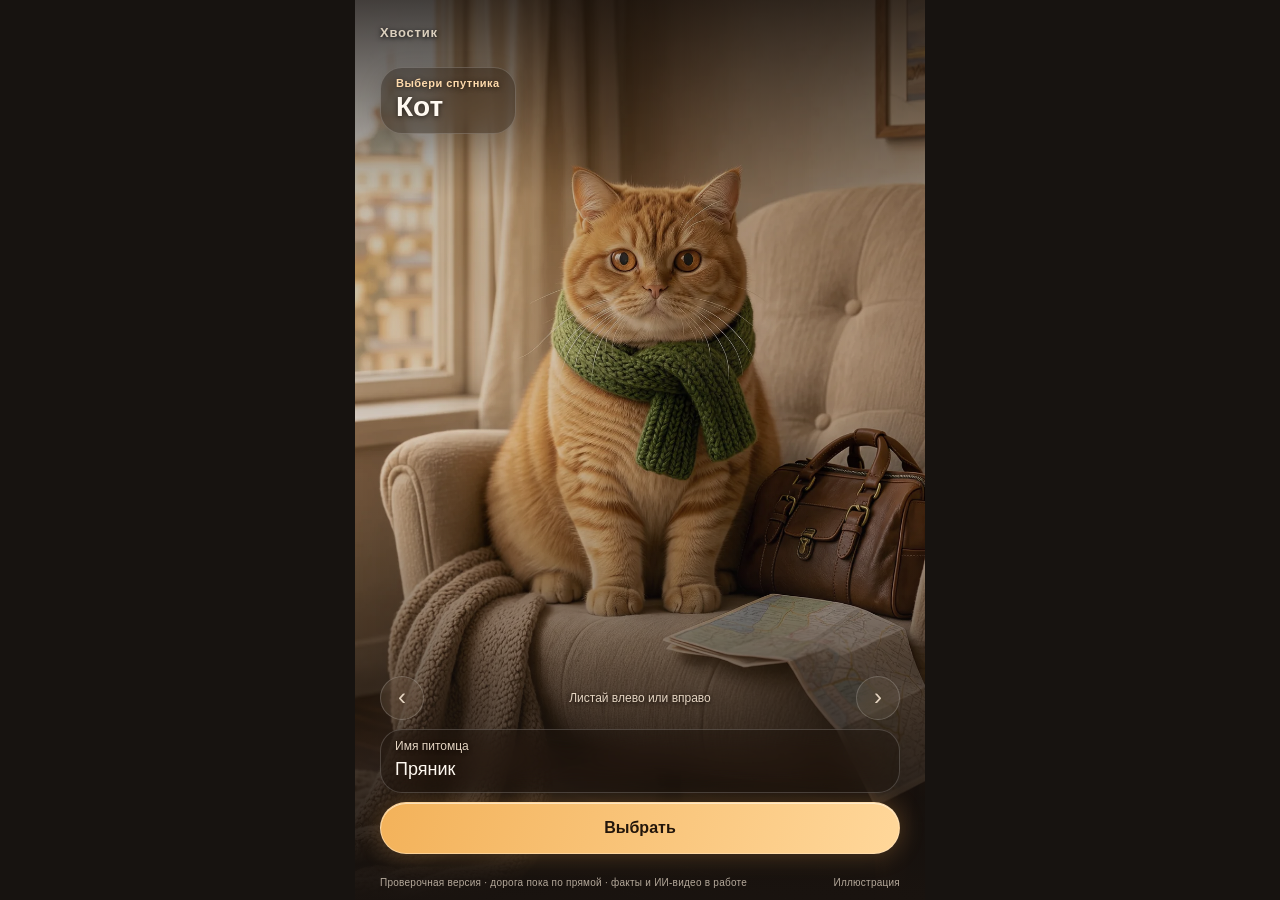
==== commit f554f88f: "Домашний кадр британца и обновление картинок у посетителей Co-Authored-By: Claude Opus 5.5 <noreply@" ====
--- a/app/index.html
+++ b/app/index.html
@@ -8,14 +8,14 @@
   <meta http-equiv="Content-Security-Policy" content="default-src 'none'; script-src 'self' file:; style-src 'self' file: 'unsafe-inline'; img-src 'self' file:; media-src 'self' file:; connect-src 'none'; base-uri 'none'; form-action 'none'">
   <title>Хвостик</title>
   <link rel="stylesheet" href="style.css?v=20261127-5">
-  <link rel="stylesheet" href="css/pet.css?v=20261127-live2">
+  <link rel="stylesheet" href="css/pet.css?v=20261127-live3">
   <script defer src="../data/cities.js?v=20261127-5"></script>
   <script defer src="js/core.js?v=20261127-5"></script>
   <script defer src="js/phrases.js?v=20261127-5"></script>
-  <script defer src="js/pet-anim.js?v=20261127-5"></script>
+  <script defer src="js/pet-anim.js?v=20261127-live3"></script>
   <script defer src="js/videos.js?v=20261127-5"></script>
   <script defer src="js/map.js?v=20261127-5"></script>
-  <script defer src="js/app.js?v=20261127-live2"></script>
+  <script defer src="js/app.js?v=20261127-live3"></script>
 </head>
 <body>
   <div class="shell">
--- a/app/css/pet.css
+++ b/app/css/pet.css
@@ -46,7 +46,7 @@
 [data-fur="smoke"] { --fur-tone: saturate(.36); }
 [data-fur="dark"] { --fur-tone: brightness(.79); }
 
-[data-frame="cat-home"] { --photo-x: 51%; }
+[data-frame="cat-home"] { --photo-x: 50%; }
 [data-frame="dog-home"], [data-frame="dog-road"] { --photo-x: 47%; }
 [data-frame="dog-away"] { --photo-x: 52%; }
 
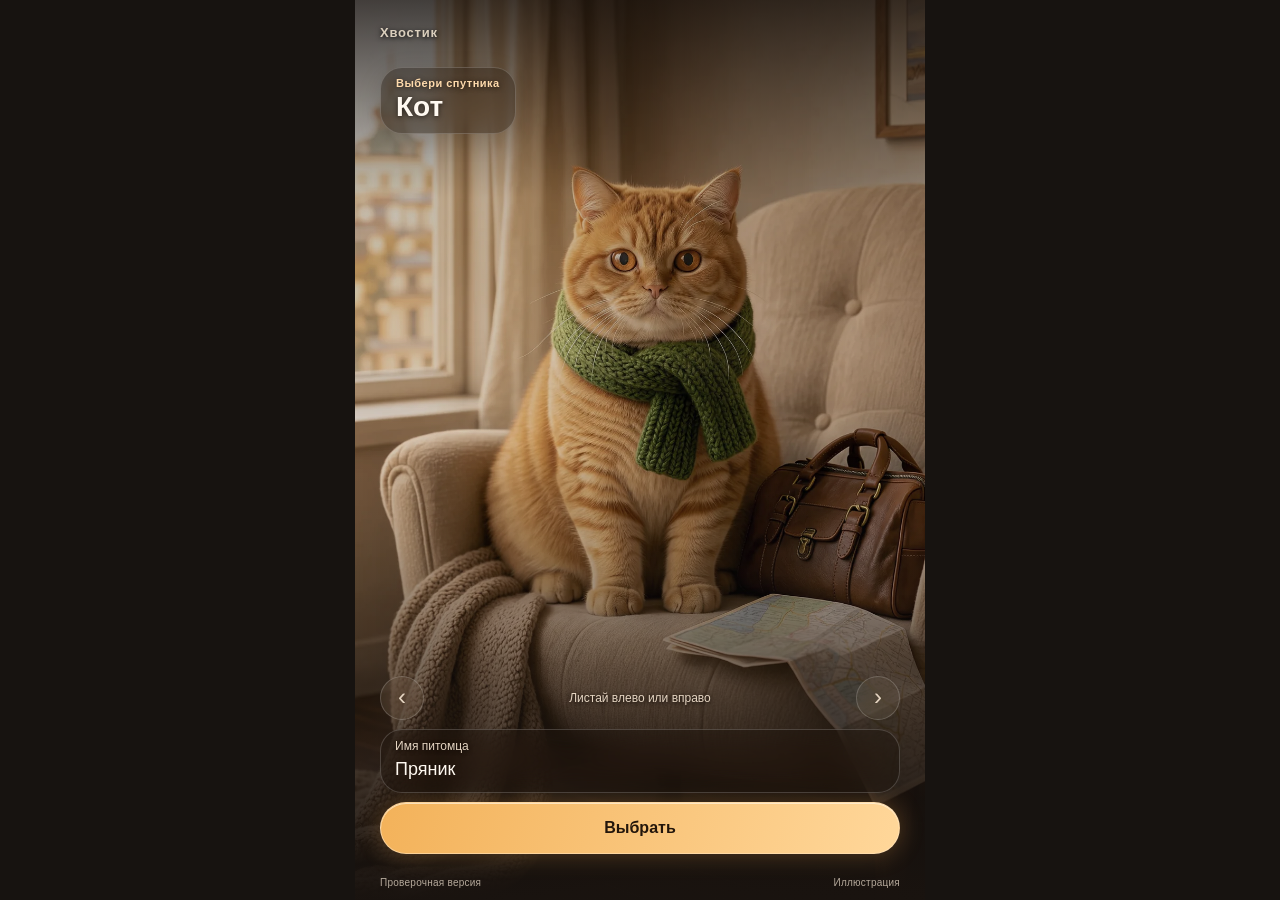
==== commit f0081283: "Починка по аудиту: проверенные города, маршрут на Ярославль, кадр кота, открытка Тулы Co-Authored-By" ====
--- a/app/index.html
+++ b/app/index.html
@@ -7,15 +7,16 @@
   <meta name="robots" content="noindex,nofollow">
   <meta http-equiv="Content-Security-Policy" content="default-src 'none'; script-src 'self' file:; style-src 'self' file: 'unsafe-inline'; img-src 'self' file:; media-src 'self' file:; connect-src 'none'; base-uri 'none'; form-action 'none'">
   <title>Хвостик</title>
-  <link rel="stylesheet" href="style.css?v=20261127-5">
-  <link rel="stylesheet" href="css/pet.css?v=20261127-live3">
-  <script defer src="../data/cities.js?v=20261127-5"></script>
+  <link rel="icon" href="favicon.svg" type="image/svg+xml">
+  <link rel="stylesheet" href="style.css?v=20261127-audit">
+  <link rel="stylesheet" href="css/pet.css?v=20261127-audit2">
+  <script defer src="../data/cities.js?v=20261127-audit"></script>
   <script defer src="js/core.js?v=20261127-5"></script>
   <script defer src="js/phrases.js?v=20261127-5"></script>
-  <script defer src="js/pet-anim.js?v=20261127-live3"></script>
+  <script defer src="js/pet-anim.js?v=20261127-audit"></script>
   <script defer src="js/videos.js?v=20261127-5"></script>
   <script defer src="js/map.js?v=20261127-5"></script>
-  <script defer src="js/app.js?v=20261127-live3"></script>
+  <script defer src="js/app.js?v=20261127-audit"></script>
 </head>
 <body>
   <div class="shell">
@@ -30,7 +31,7 @@
       <div id="scene-controls"></div>
     </main>
     <footer class="credits">
-      <span>Проверочная версия · дорога пока по прямой · факты и ИИ-видео в работе</span>
+      <span>Проверочная версия</span>
       <span>Иллюстрация</span>
     </footer>
     <dialog id="sheet" aria-labelledby="sheet-title">
--- a/app/style.css
+++ b/app/style.css
@@ -322,7 +322,7 @@
   box-shadow: 0 10px 36px #0006;
 }
 
-.menu { display: grid; width: min(260px, calc(100% - 2 * var(--side))); }
+.menu { display: grid; width: min(220px, calc(100% - 2 * var(--side))); }
 .menu .button, .menu label { display: flex; align-items: center; gap: 10px; min-height: 44px; justify-content: flex-start; padding: 7px 12px; border: 0; background: none; text-align: left; font-size: 14px; }
 .menu label { cursor: pointer; }
 .menu input, progress { accent-color: var(--amber); }
@@ -400,7 +400,8 @@
 .quiz-question { font-size: 18px; }
 .route-list { display: grid; gap: 10px; }
 .route-label { display: flex; gap: 8px; justify-content: space-between; align-items: baseline; font-size: 13px; }
-.route-label progress { display: block; width: min(180px, 46vw); }
+.route-label label { flex: 1; }
+.route-label progress { display: block; width: 100%; margin-top: 4px; }
 .route-meta { display: flex; justify-content: space-between; align-items: center; gap: 7px; font-size: 13px; color: var(--muted); }
 .route-percent { padding: 4px 9px; border: 1px solid #ffca7d78; border-radius: 20px; color: #ffd49b; }
 .route-map { display: block; width: 100%; min-width: 0; height: auto; padding: 7px; border-radius: 17px; background: #1b2427; }
--- a/app/css/pet.css
+++ b/app/css/pet.css
@@ -64,6 +64,15 @@
 
 [data-frame="cat-night"] .pet-frame { bottom: 12%; }
 
+/* Аудит 27.11: на телефоне кадр растягивался по высоте и кот выходил одной мордой.
+   Теперь кадр Kling занимает всю ширину в своих пропорциях (окно, самовар, лапа видны),
+   а ниже сцена уходит в тёмный фон под субтитрами и кнопкой. */
+:is([data-frame="cat-train"], [data-frame="cat-call-tula"], [data-frame="cat-story-tula"],
+    [data-frame="cat-night"]) .pet-frame {
+  bottom: 28%;
+  mask-image: linear-gradient(#000 72%, transparent 100%);
+}
+
 :is([data-frame="cat-train"], [data-frame="cat-call-tula"], [data-frame="cat-story-tula"],
     [data-frame="cat-night"]) img {
   top: calc(-100% * var(--photo-start, 0) / var(--photo-window));
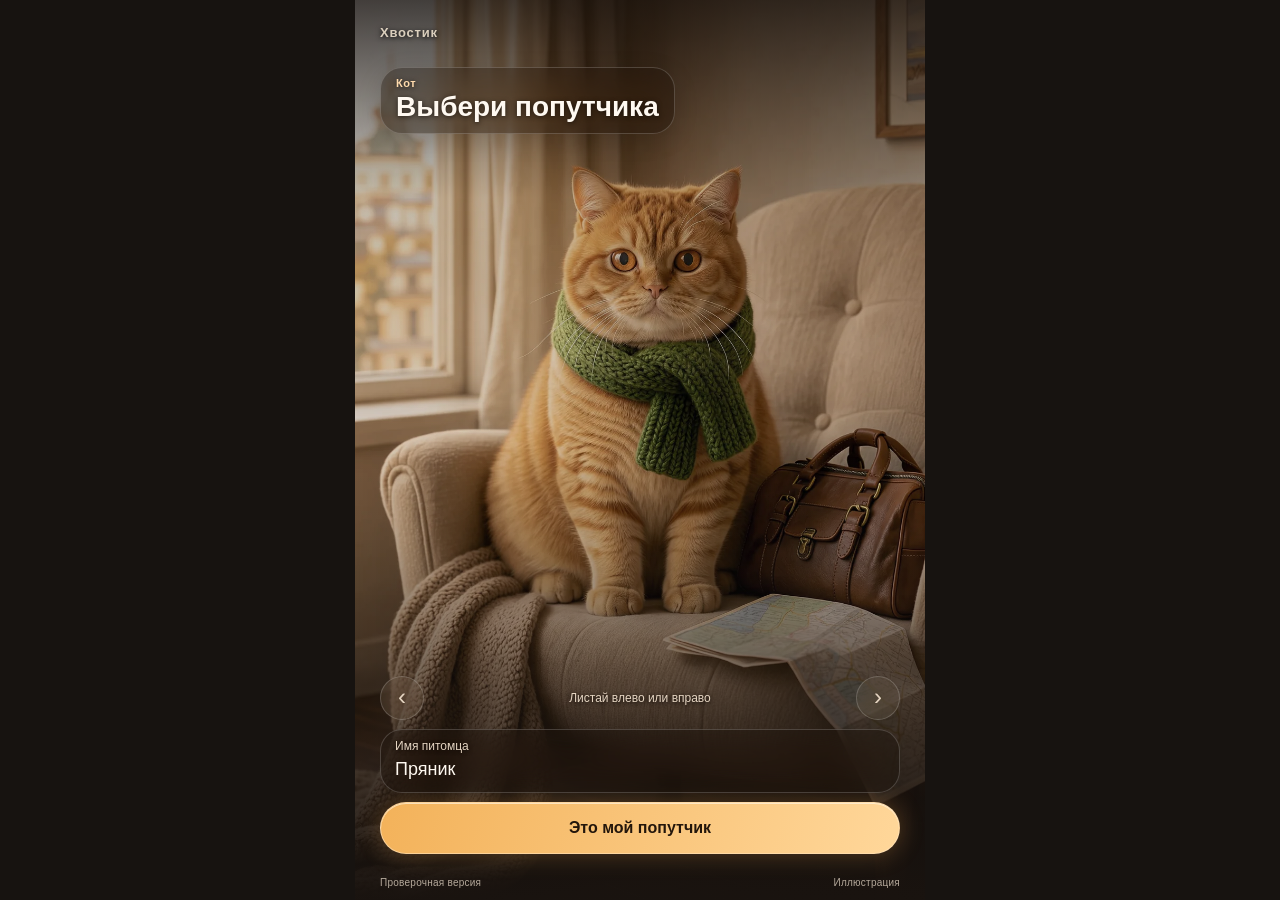
==== commit 5da5877d: "Сценарий v2: знакомство со смыслом, выбор города на карте Co-Authored-By: Claude Opus 5.5 <noreply@a" ====
--- a/app/index.html
+++ b/app/index.html
@@ -8,15 +8,18 @@
   <meta http-equiv="Content-Security-Policy" content="default-src 'none'; script-src 'self' file:; style-src 'self' file: 'unsafe-inline'; img-src 'self' file:; media-src 'self' file:; connect-src 'none'; base-uri 'none'; form-action 'none'">
   <title>Хвостик</title>
   <link rel="icon" href="favicon.svg" type="image/svg+xml">
-  <link rel="stylesheet" href="style.css?v=20261127-audit">
-  <link rel="stylesheet" href="css/pet.css?v=20261127-audit2">
+  <link rel="stylesheet" href="style.css?v=20261128-scenario2">
+  <link rel="stylesheet" href="css/pet.css?v=20261128-live">
   <script defer src="../data/cities.js?v=20261127-audit"></script>
-  <script defer src="js/core.js?v=20261127-5"></script>
+  <script defer src="js/core.js?v=20261128-scenario2"></script>
   <script defer src="js/phrases.js?v=20261127-5"></script>
-  <script defer src="js/pet-anim.js?v=20261127-audit"></script>
+  <script defer src="js/pet-anim.js?v=20261128-scenario2"></script>
   <script defer src="js/videos.js?v=20261127-5"></script>
   <script defer src="js/map.js?v=20261127-5"></script>
-  <script defer src="js/app.js?v=20261127-audit"></script>
+  <script defer src="js/map-detail.js?v=20261127-route"></script>
+  <script defer src="js/route-map.js?v=20261128-scenario2"></script>
+  <script defer src="js/voice.js?v=20261128-scenario2"></script>
+  <script defer src="js/app.js?v=20261128-v2c"></script>
 </head>
 <body>
   <div class="shell">
@@ -32,7 +35,7 @@
     </main>
     <footer class="credits">
       <span>Проверочная версия</span>
-      <span>Иллюстрация</span>
+      <span id="media-kind">Иллюстрация</span>
     </footer>
     <dialog id="sheet" aria-labelledby="sheet-title">
       <header class="sheet-top">
--- a/app/style.css
+++ b/app/style.css
@@ -138,7 +138,9 @@
 }
 
 [data-scene="choose"] .scene-bottom { bottom: calc(var(--bottom) + 34px); }
+[data-scene="intro"] .scene-bottom { bottom: calc(var(--bottom) + 24px); gap: 5px; }
 [data-scene="guest"] .scene-bottom { bottom: calc(var(--bottom) + 42px); }
+.button.intro-skip { justify-self: center; padding-inline: 18px; text-decoration: underline; text-underline-offset: 3px; }
 
 .subtitle {
   position: relative;
@@ -411,8 +413,242 @@
 .route-base, .route-progress { fill: none; stroke-linecap: round; }
 .route-base { stroke: #f0b7798c; stroke-width: 3; }
 .route-progress { stroke: #ffd190; stroke-width: 6; }
+.route-progress[data-at-start] { visibility: hidden; }
 .map-home circle, .map-destination circle, .route-marker circle { fill: #f8cb81; stroke: #342317; stroke-width: 2; }
 .map-destination .destination-ring { fill: #e9af7050; stroke: none; }
+.route-header { display: grid; gap: 8px; }
+.route-header .route-meta { align-items: start; color: #e8ceaf; }
+.route-meta p > span { display: block; color: #c8b6a3; }
+.route-percent {
+  flex: none;
+  min-width: 48px;
+  background: #eab06b12;
+  font-variant-numeric: tabular-nums;
+  font-weight: 650;
+  text-align: center;
+}
+.route-map-frame {
+  min-width: 0;
+  aspect-ratio: 300 / 248;
+  /* аудит 27.11: с overflow: hidden шторка на экране 568 px ужимала карту и Тула пропадала;
+     clip обрезает углы так же, но не разрешает ужимать рамку */
+  overflow: clip;
+  border: 1px solid #a8865b55;
+  border-radius: 17px;
+}
+
+#sheet[data-view="city-choice"] {
+  inset: 0;
+  height: 100dvh;
+  max-height: none;
+  border: 0;
+  border-radius: 0;
+  background: radial-gradient(ellipse at 15% 0%, #483225, #211913 62%);
+}
+
+#sheet[data-view="city-choice"] .sheet-top {
+  position: absolute;
+  inset: var(--top) 0 auto;
+  z-index: 4;
+  pointer-events: none;
+}
+
+#sheet[data-view="city-choice"] .sheet-grip { display: none; }
+#sheet[data-view="city-choice"] .sheet-close { top: 0; pointer-events: auto; }
+
+#sheet[data-view="city-choice"] .sheet-content {
+  flex: 1;
+  grid-template-rows: auto auto minmax(min-content, 1fr) auto auto;
+  gap: 9px;
+  padding-top: calc(var(--top) + 4px);
+}
+
+.city-map-heading { padding-inline-end: 50px; }
+.city-map-heading p { margin-top: 5px; color: #f1d5b4; font-size: 14px; }
+.city-map-views { display: flex; gap: 7px; }
+.city-map-views .button {
+  min-height: 40px;
+  padding: 5px 12px;
+  color: var(--muted);
+  background: #130e0b60;
+  font-size: 13px;
+}
+.city-map-views .button[aria-pressed="true"] { border-color: #fac88596; color: #ffdda9; background: #d6964a23; }
+
+.city-map-canvas {
+  display: grid;
+  align-items: center;
+  aspect-ratio: auto;
+  background: #203033;
+}
+
+.city-map-stage {
+  position: relative;
+  aspect-ratio: 300 / 248;
+}
+
+.city-map-stage .route-map { position: absolute; top: 50%; transform: translateY(-50%); }
+.map-choice-leader { fill: none; stroke: #b5a38d; stroke-width: .75; }
+
+.city-point, .city-label {
+  position: absolute;
+  transform: translate(-50%, -50%);
+  border-radius: 11px;
+}
+.city-point {
+  display: grid;
+  place-items: center;
+  width: 29px;
+  height: 29px;
+  padding: 0;
+  border: 0;
+  background: transparent;
+}
+.city-point span { width: 7px; height: 7px; border: 1px solid #292b2a; border-radius: 50%; background: #a7acab; }
+.city-point[data-kind="open"] span { width: 12px; height: 12px; background: #ffce83; box-shadow: 0 0 0 3px #eab46155, 0 0 14px #ffb259; }
+.city-point[data-suggested] span { outline: 1px dashed #ffe1b3; outline-offset: 5px; }
+.city-point svg { width: 19px; height: 19px; padding: 2px; border: 1px solid #e7ba80; border-radius: 50%; background: #422e20; }
+.city-label {
+  z-index: 1;
+  display: block;
+  min-height: 31px;
+  padding: 3px 6px;
+  border: 1px solid #aca89d54;
+  background: #241e19ef;
+  color: #f0deca;
+  font-size: clamp(10px, 3vw, 13px);
+  font-weight: 650;
+  text-align: center;
+  white-space: nowrap;
+}
+.city-label[data-kind="open"] { color: #ffe0a6; border-color: #eab76d9d; }
+.city-label[data-kind="closed"] { color: #ddd7cf; background: #272928ed; }
+.city-label[aria-pressed="true"] { z-index: 2; border-color: #ffcd85; background: #583a23; }
+.city-label small { display: block; font-size: .84em; color: #e3cbb1; }
+.city-label[data-kind="closed"] small { color: #c2c7c4; }
+.city-stamp { color: #b4dda5; }
+.route-credit.city-map-credit { justify-self: center; font-size: 10px; line-height: 1.25; text-align: center; }
+.city-card {
+  display: grid;
+  align-content: center;
+  gap: 5px;
+  align-self: end;
+  min-height: 116px;
+  padding: 11px 13px;
+  border-radius: 19px;
+  font-size: 14px;
+}
+.city-card h3 { margin: 0; font-size: 18px; }
+.city-card .button { width: 100%; white-space: normal; }
+.city-card .map-distance, .city-card .map-card-hint { color: var(--muted); font-size: 13px; }
+
+.route-map-detailed {
+  padding: 0;
+  border-radius: 0;
+  background: #203033;
+}
+.route-map-detailed .russia-shape {
+  fill: #3b342a;
+  stroke: #8c7b60;
+  stroke-width: .75;
+}
+.map-geography :is(.map-rail, .map-road, .map-river, .map-lake) { vector-effect: non-scaling-stroke; }
+.map-lake { fill: #294346; stroke: #526e6c; stroke-width: .55; }
+.map-rail, .map-road, .map-river { fill: none; stroke-linecap: round; stroke-linejoin: round; }
+.map-rail { stroke: #bea48658; stroke-width: .55; stroke-dasharray: 1 2.3; }
+.map-road { stroke: #c1ae8e68; stroke-width: .7; }
+.map-road-major { stroke: #c1ae8e8f; stroke-width: .95; }
+.map-river { stroke: #5b8e91; stroke-width: .75; opacity: .78; }
+.map-river-major { stroke: #6aabad; stroke-width: 1.45; opacity: .94; }
+.route-map-detailed text {
+  font-family: inherit;
+  font-size: clamp(7px, calc(18.5px - 2vw), 12.5px);
+  stroke: #30291f;
+  stroke-width: 3px;
+}
+.route-map-detailed .map-river-name {
+  fill: #a2ccca;
+  font-family: Georgia, serif;
+  font-weight: 400;
+  font-style: italic;
+  stroke-width: 2.5px;
+}
+.route-map-detailed .route-casing {
+  fill: none;
+  stroke: #231c17aa;
+  stroke-width: 6px;
+  stroke-linecap: round;
+}
+.route-map-detailed .route-base {
+  stroke: #edb47b;
+  stroke-width: 2.6px;
+  stroke-dasharray: 2 5;
+}
+.route-map-detailed .route-progress {
+  stroke: #ffc06a;
+  stroke-width: 4.2px;
+  filter: drop-shadow(0 0 3px #ffad56b8);
+}
+.map-stop-leader { fill: none; stroke: #edd3ad78; stroke-width: .8; }
+.map-stop circle { fill: #47382b; stroke: #f2cc9f; stroke-width: 1.25; }
+.map-stop-endpoint circle { stroke-width: 1.8; }
+.map-stop[data-passed] > circle { fill: #ffd491; stroke: #4d3221; }
+.map-stop .map-home-mark circle { fill: #422e20; stroke: #e7ba80; stroke-width: 1; }
+.map-house { fill: none; stroke: #ffe2b5; stroke-width: 1.1; stroke-linecap: round; stroke-linejoin: round; }
+.map-stop:is(.map-stop-endpoint, .map-stop-capital) text { font-weight: 750; }
+.map-pet .map-pet-disc { fill: #ffce85; stroke: #382416; stroke-width: 1.5; }
+.map-pet .map-pet-halo {
+  fill: none;
+  stroke: #ffbf6b;
+  stroke-width: 1;
+  opacity: .42;
+  animation: route-pulse 2.5s ease-out infinite;
+}
+.map-paw { fill: #442c1c; }
+@keyframes route-pulse {
+  from { transform: scale(.78); opacity: .7; }
+  to { transform: scale(1.27); opacity: 0; }
+}
+.route-details { display: grid; gap: 10px; }
+.route-stops {
+  display: flex;
+  flex-wrap: wrap;
+  gap: 5px 11px;
+  margin: 0;
+  padding: 9px 11px;
+  list-style: none;
+  border: 1px solid #c99a6b38;
+  border-radius: 12px;
+  background: #17100b4f;
+}
+.route-stops li {
+  display: inline-flex;
+  align-items: center;
+  gap: 5px;
+  color: #d7c8b6;
+  font-size: 12px;
+}
+.route-stops li[data-passed] { color: #ffdaaa; }
+.stop-status {
+  display: grid;
+  flex: 0 0 11px;
+  width: 11px;
+  height: 11px;
+  place-items: center;
+  border: 1px solid #bca58d;
+  border-radius: 50%;
+}
+.route-stops [data-passed] .stop-status { border-color: #ffc67e; background: #ffc67e; }
+.route-stops [data-passed] .stop-status::after {
+  width: 5px;
+  height: 3px;
+  border: solid #412a19;
+  border-width: 0 0 1px 1px;
+  content: "";
+  transform: translateY(-.5px) rotate(-45deg);
+}
+.route-stops li:not([data-passed]) .stop-visited { display: none; }
+.route-credit { color: #c4b19b; font-size: 11px; }
 .muted { color: var(--muted); font-size: 11px; }
 .stamps { display: flex; flex-wrap: wrap; gap: 7px; align-items: center; }
 .stamps > span { padding: 6px 9px; border: 1px dashed var(--edge); border-radius: 9px; color: var(--muted); font-size: 12px; }
@@ -428,3 +664,31 @@
 @media (prefers-reduced-motion: reduce) {
   *, *::before, *::after { animation: none !important; transition: none !important; scroll-behavior: auto !important; }
 }
+
+/* Детский режим (аудит 27.11): заметно светлее и крупнее, фраз меньше и они проще. */
+[data-child="true"] [data-light]:not([data-scene="night"]) { --scene-light: saturate(1.18) brightness(1.08); }
+[data-child="true"] .subtitle { font-size: 20px; line-height: 1.3; border-radius: 26px; border-color: #ffd79a66; }
+[data-child="true"] .task-pill { font-size: 18px; }
+.route-map :is(.russia-shape, .route-base, .route-progress) { vector-effect: non-scaling-stroke; }
+
+/* Лапка-вызов (27.11.2026): напротив дневника, мягко светится; нажатие — питомец откликается голосом. */
+.paw-call {
+  position: absolute;
+  bottom: calc(var(--bottom) + 23px);
+  left: var(--side);
+  display: grid;
+  place-items: center;
+  width: 44px;
+  height: 44px;
+  padding: 0;
+  border-radius: 50%;
+  color: #ffd79a;
+  animation: paw-glow 3.2s ease-in-out infinite;
+}
+.paw-call svg { width: 22px; height: 22px; fill: currentColor; }
+.paw-call:active { transform: scale(.94); }
+[data-scene="night"] .paw-call { opacity: .78; }
+@keyframes paw-glow {
+  0%, 100% { box-shadow: 0 0 0 0 #f3b25a00; }
+  50% { box-shadow: 0 0 18px 2px #f3b25a66; }
+}
--- a/app/css/pet.css
+++ b/app/css/pet.css
@@ -73,6 +73,14 @@
   mask-image: linear-gradient(#000 72%, transparent 100%);
 }
 
+/* Кадры собаки из Kling без нарисованного интерфейса: та же сцена на 72 % высоты. */
+:is([data-frame="dog-train"], [data-frame="dog-night"]) .pet-frame {
+  bottom: 28%;
+  mask-image: linear-gradient(#000 72%, transparent 100%);
+}
+[data-frame="dog-train"] { --photo-x: 45%; }
+[data-frame="dog-night"] { --photo-x: 40%; }
+
 :is([data-frame="cat-train"], [data-frame="cat-call-tula"], [data-frame="cat-story-tula"],
     [data-frame="cat-night"]) img {
   top: calc(-100% * var(--photo-start, 0) / var(--photo-window));
@@ -106,3 +114,20 @@
   from { transform: scale(1.01); }
   to { transform: scale(1.059) translateY(-.25%); }
 }
+
+/* Живое видео питомца (28.11.2026): видео лежит поверх картинки и проявляется, когда начало играть. */
+.pet-video {
+  position: absolute;
+  inset: 0;
+  width: 100%;
+  height: 100%;
+  object-fit: cover;
+  object-position: var(--photo-x, 50%) top;
+  opacity: 0;
+  transition: opacity 400ms var(--ease);
+  filter: var(--fur-tone, none);
+  pointer-events: none;
+}
+.pet-live .pet-video-idle { opacity: 1; }
+.pet-live.pet-talking .pet-video-talk { opacity: 1; }
+.pet-live .pet-breath { animation: none; }
